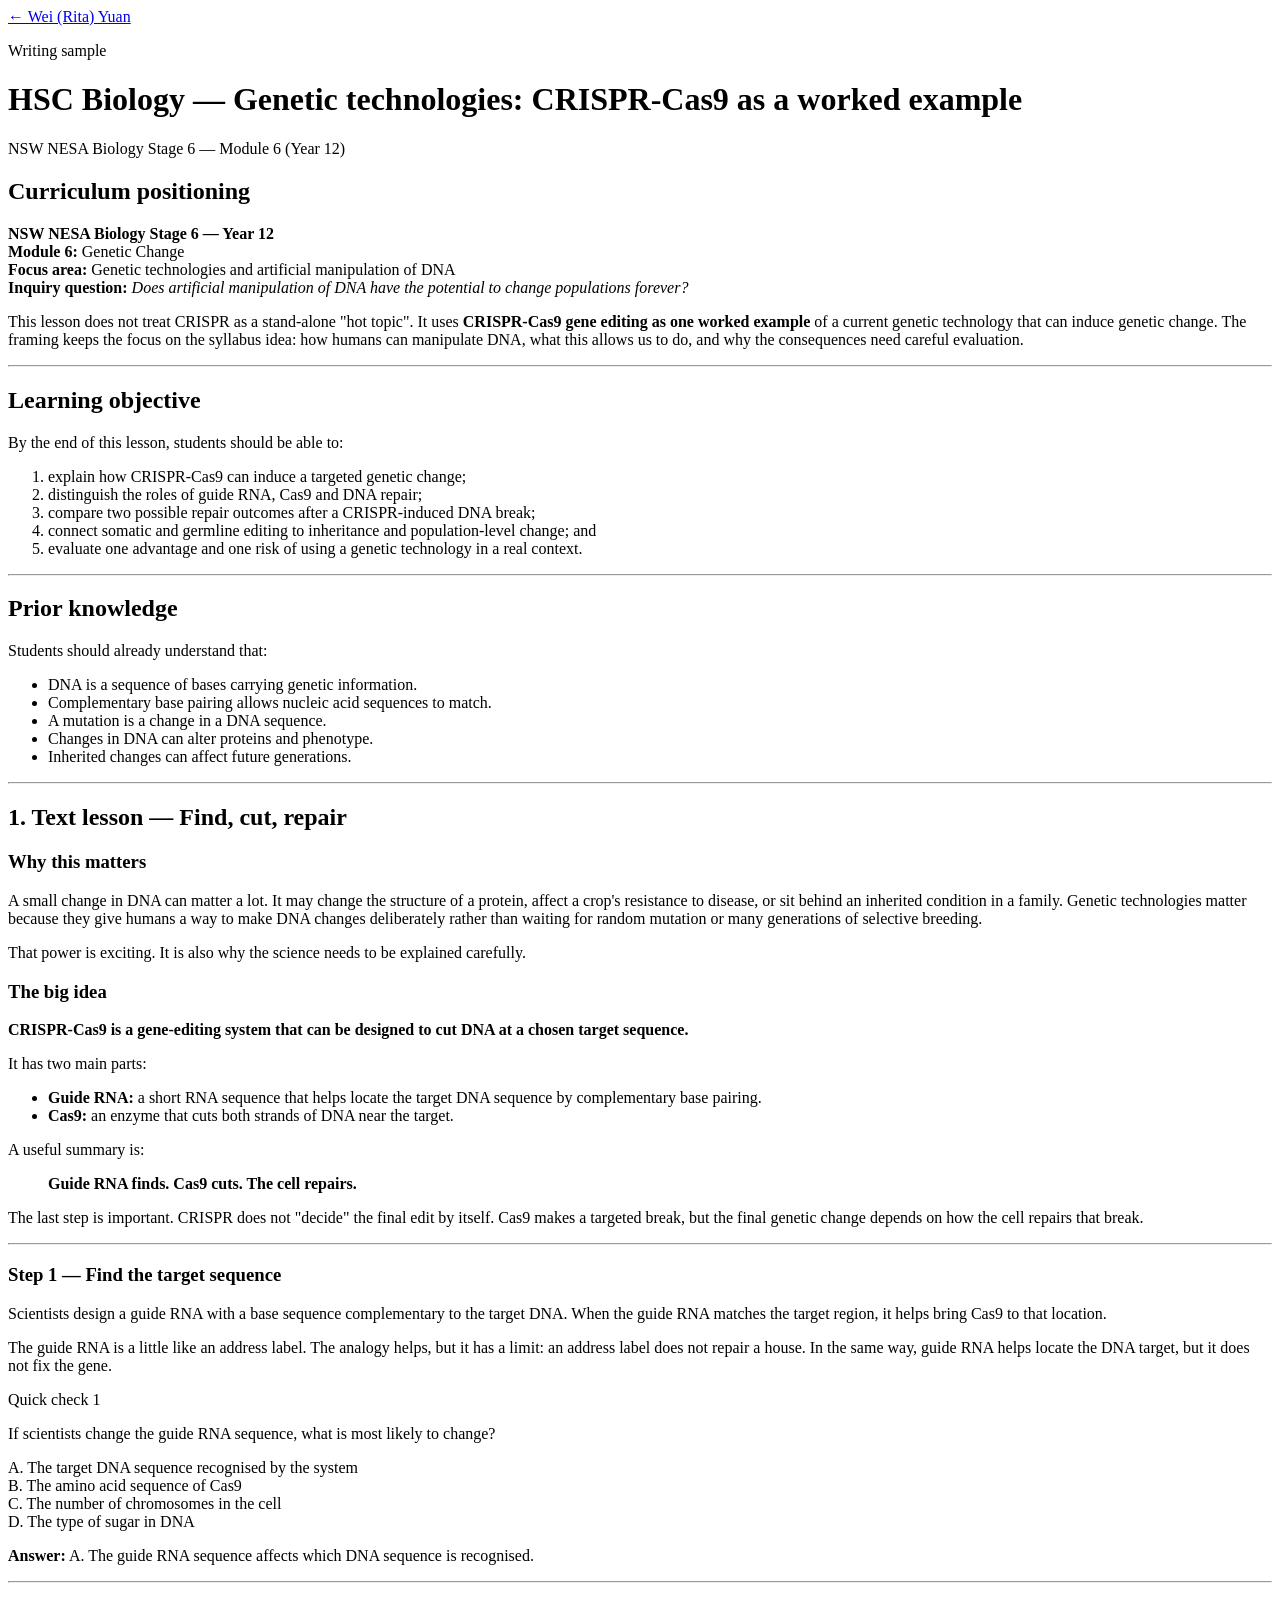
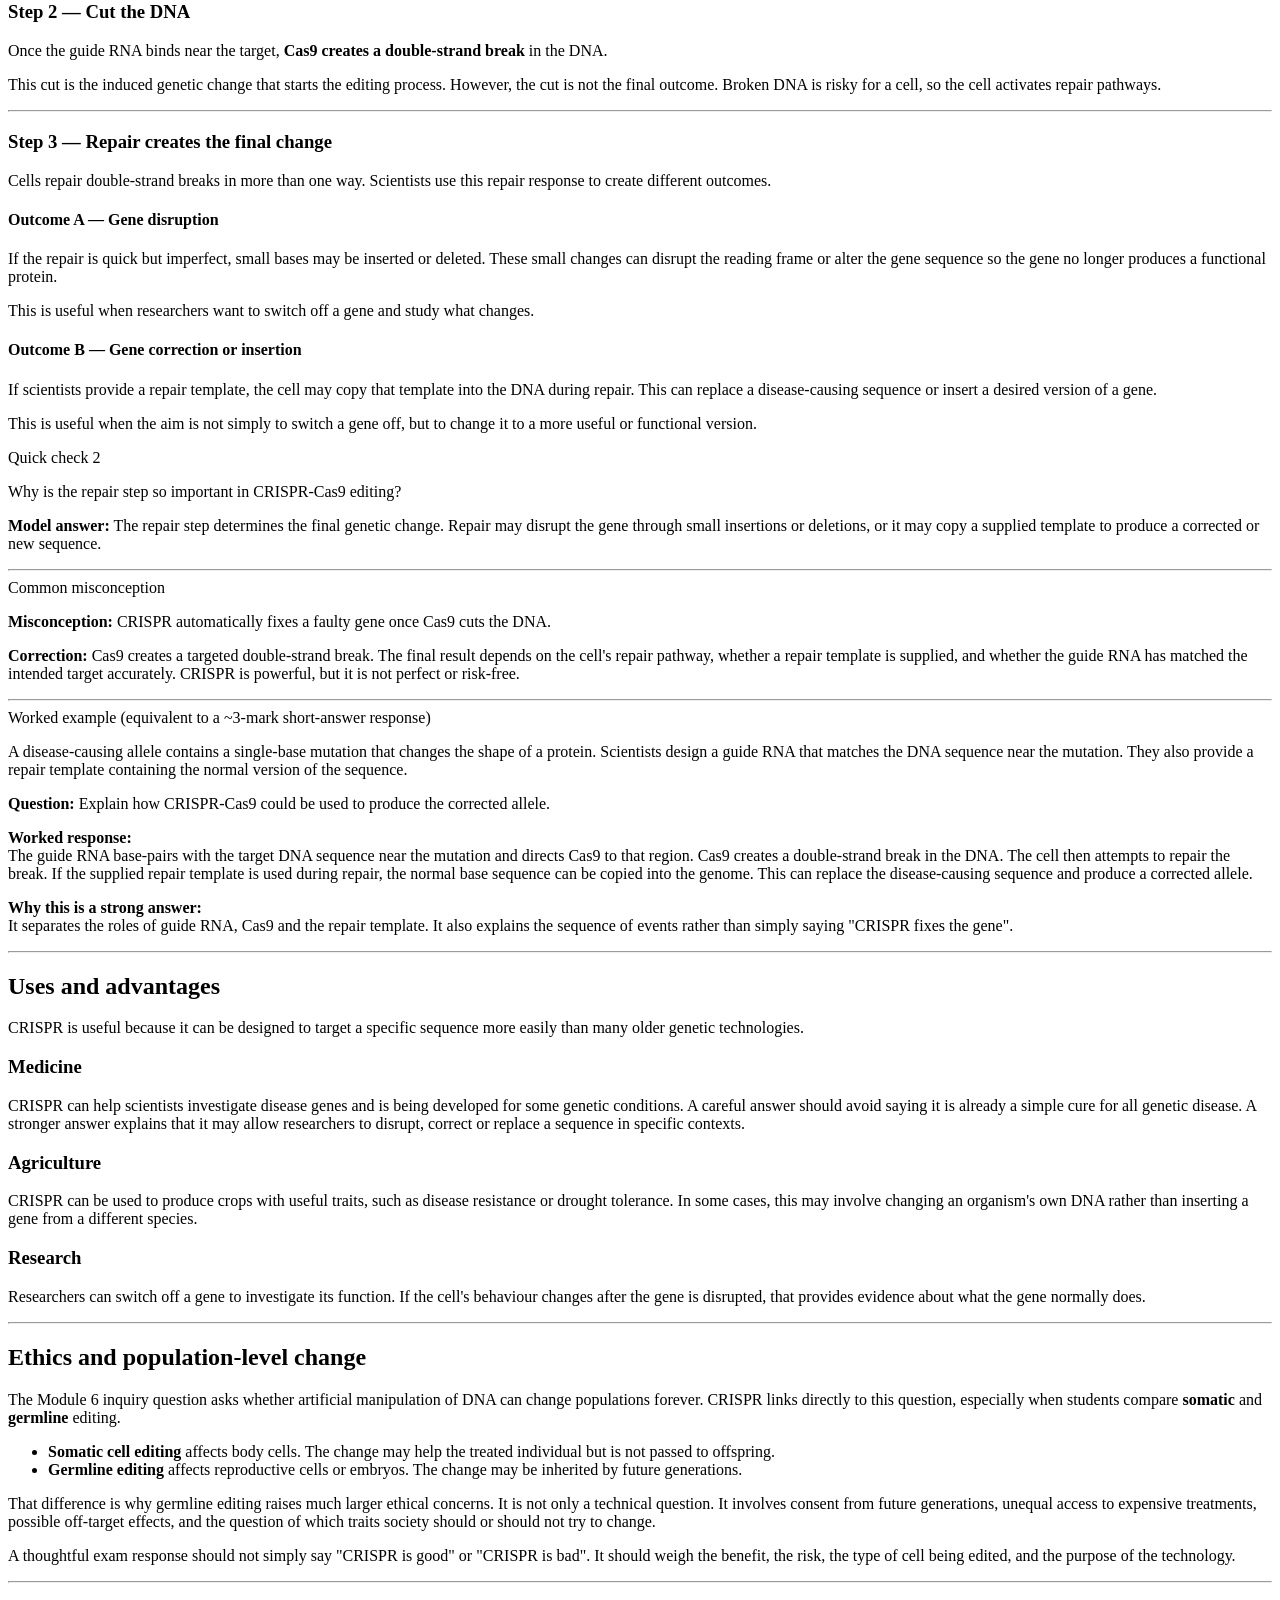
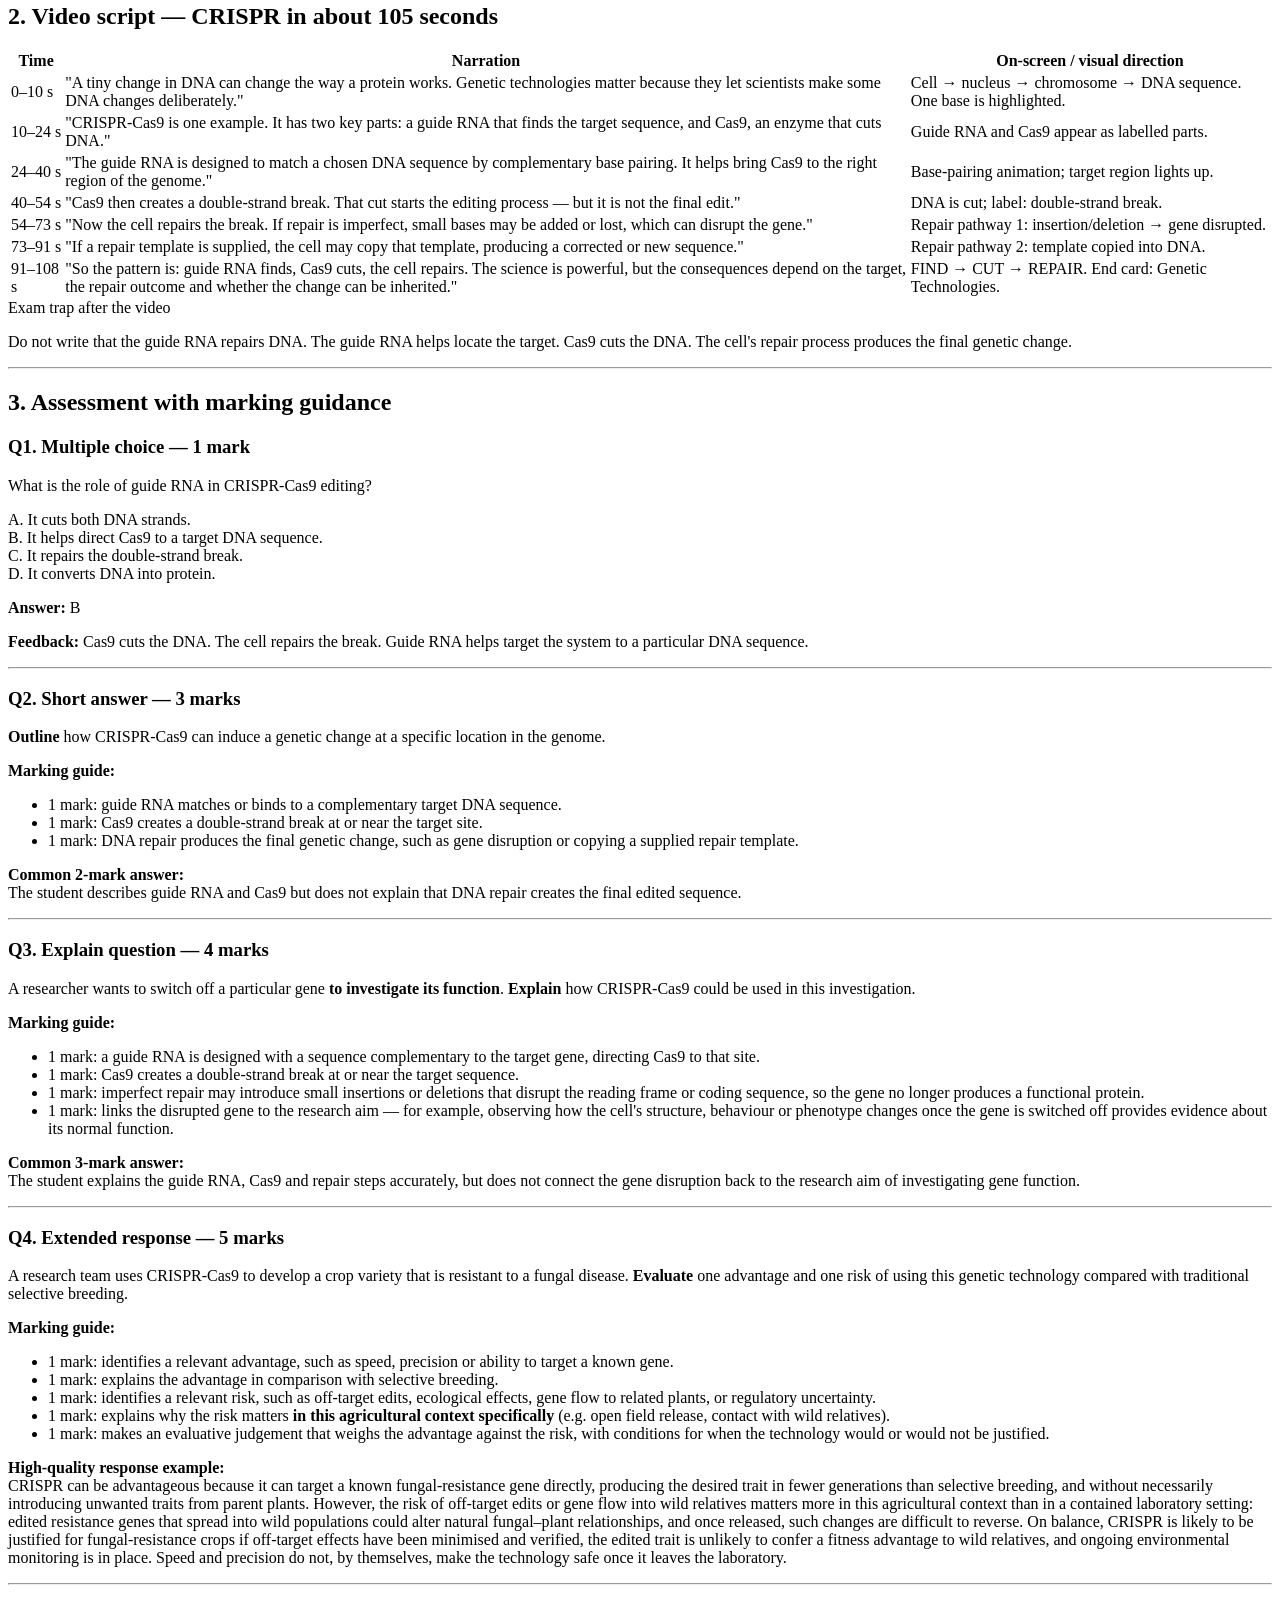
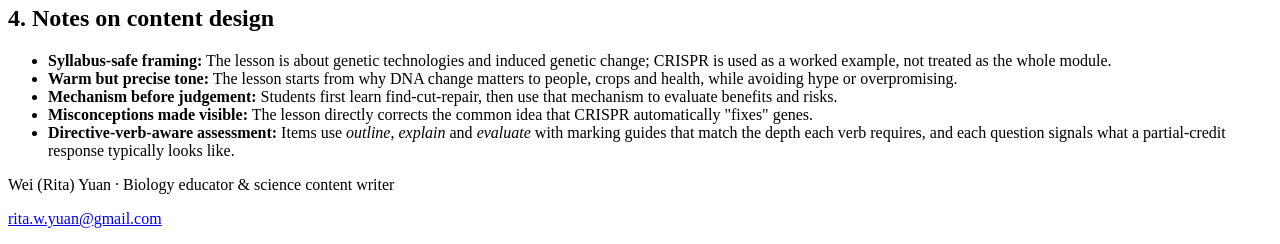
==== hsc.html @ 14ae2bf8 "Add HSC Biology lesson on CRISPR-Cas9 This HTML file contains a comprehensive lesson on CRISPR-Cas9," ====
<!doctype html>
<html lang="en">
<head>
<meta charset="utf-8">
<meta name="viewport" content="width=device-width, initial-scale=1">
<title>HSC Biology — Genetic technologies: CRISPR-Cas9 as a worked example — Wei (Rita) Yuan</title>
<meta name="description" content="Writing sample by Wei (Rita) Yuan — Biology educator and science content writer.">
<link rel="preconnect" href="https://fonts.googleapis.com">
<link rel="preconnect" href="https://fonts.gstatic.com" crossorigin>
<link href="https://fonts.googleapis.com/css2?family=Fraunces:opsz,wght@9..144,300..600&family=Source+Serif+4:opsz,wght@8..60,300..600&family=Inter:wght@400;500;600&display=swap" rel="stylesheet">
<link rel="stylesheet" href="styles.css">
</head>
<body>
<nav class="container nav">
  <a href="index.html" class="back">← Wei (Rita) Yuan</a>
</nav>
<main class="container">
  <header class="sample-header">
    <p class="eyebrow">Writing sample</p>
    <h1>HSC Biology — Genetic technologies: CRISPR-Cas9 as a worked example</h1>
    <p class="subtitle">NSW NESA Biology Stage 6 — Module 6 (Year 12)</p>
  </header>
  <article class="prose">
<h2>Curriculum positioning</h2>
<p><strong>NSW NESA Biology Stage 6 — Year 12</strong><br/>
<strong>Module 6:</strong> Genetic Change<br/>
<strong>Focus area:</strong> Genetic technologies and artificial manipulation of DNA<br/>
<strong>Inquiry question:</strong> <em>Does artificial manipulation of DNA have the potential to change populations forever?</em></p>
<p>This lesson does not treat CRISPR as a stand-alone "hot topic". It uses <strong>CRISPR-Cas9 gene editing as one worked example</strong> of a current genetic technology that can induce genetic change. The framing keeps the focus on the syllabus idea: how humans can manipulate DNA, what this allows us to do, and why the consequences need careful evaluation.</p>
<hr/>
<h2>Learning objective</h2>
<p>By the end of this lesson, students should be able to:</p>
<ol>
<li>explain how CRISPR-Cas9 can induce a targeted genetic change;</li>
<li>distinguish the roles of guide RNA, Cas9 and DNA repair;</li>
<li>compare two possible repair outcomes after a CRISPR-induced DNA break;</li>
<li>connect somatic and germline editing to inheritance and population-level change; and</li>
<li>evaluate one advantage and one risk of using a genetic technology in a real context.</li>
</ol>
<hr/>
<h2>Prior knowledge</h2>
<p>Students should already understand that:</p>
<ul>
<li>DNA is a sequence of bases carrying genetic information.</li>
<li>Complementary base pairing allows nucleic acid sequences to match.</li>
<li>A mutation is a change in a DNA sequence.</li>
<li>Changes in DNA can alter proteins and phenotype.</li>
<li>Inherited changes can affect future generations.</li>
</ul>
<hr/>
<h2>1. Text lesson — Find, cut, repair</h2>
<h3>Why this matters</h3>
<p>A small change in DNA can matter a lot. It may change the structure of a protein, affect a crop's resistance to disease, or sit behind an inherited condition in a family. Genetic technologies matter because they give humans a way to make DNA changes deliberately rather than waiting for random mutation or many generations of selective breeding.</p>
<p>That power is exciting. It is also why the science needs to be explained carefully.</p>
<h3>The big idea</h3>
<p><strong>CRISPR-Cas9 is a gene-editing system that can be designed to cut DNA at a chosen target sequence.</strong></p>
<p>It has two main parts:</p>
<ul>
<li><strong>Guide RNA:</strong> a short RNA sequence that helps locate the target DNA sequence by complementary base pairing.</li>
<li><strong>Cas9:</strong> an enzyme that cuts both strands of DNA near the target.</li>
</ul>
<p>A useful summary is:</p>
<blockquote>
<p><strong>Guide RNA finds. Cas9 cuts. The cell repairs.</strong></p>
</blockquote>
<p>The last step is important. CRISPR does not "decide" the final edit by itself. Cas9 makes a targeted break, but the final genetic change depends on how the cell repairs that break.</p>
<hr/>
<h3>Step 1 — Find the target sequence</h3>
<p>Scientists design a guide RNA with a base sequence complementary to the target DNA. When the guide RNA matches the target region, it helps bring Cas9 to that location.</p>
<p>The guide RNA is a little like an address label. The analogy helps, but it has a limit: an address label does not repair a house. In the same way, guide RNA helps locate the DNA target, but it does not fix the gene.</p>
<div class="callout quick-check"><span class="label">Quick check 1</span><p>
If scientists change the guide RNA sequence, what is most likely to change?</p><p>A. The target DNA sequence recognised by the system<br/>
B. The amino acid sequence of Cas9<br/>
C. The number of chromosomes in the cell<br/>
D. The type of sugar in DNA</p><p><strong>Answer:</strong> A. The guide RNA sequence affects which DNA sequence is recognised.</p></div>


<hr/>
<h3>Step 2 — Cut the DNA</h3>
<p>Once the guide RNA binds near the target, <strong>Cas9 creates a double-strand break</strong> in the DNA.</p>
<p>This cut is the induced genetic change that starts the editing process. However, the cut is not the final outcome. Broken DNA is risky for a cell, so the cell activates repair pathways.</p>
<hr/>
<h3>Step 3 — Repair creates the final change</h3>
<p>Cells repair double-strand breaks in more than one way. Scientists use this repair response to create different outcomes.</p>
<h4>Outcome A — Gene disruption</h4>
<p>If the repair is quick but imperfect, small bases may be inserted or deleted. These small changes can disrupt the reading frame or alter the gene sequence so the gene no longer produces a functional protein.</p>
<p>This is useful when researchers want to switch off a gene and study what changes.</p>
<h4>Outcome B — Gene correction or insertion</h4>
<p>If scientists provide a repair template, the cell may copy that template into the DNA during repair. This can replace a disease-causing sequence or insert a desired version of a gene.</p>
<p>This is useful when the aim is not simply to switch a gene off, but to change it to a more useful or functional version.</p>
<div class="callout quick-check"><span class="label">Quick check 2</span><p>
Why is the repair step so important in CRISPR-Cas9 editing?</p><p><strong>Model answer:</strong> The repair step determines the final genetic change. Repair may disrupt the gene through small insertions or deletions, or it may copy a supplied template to produce a corrected or new sequence.</p></div>

<hr/>

<div class="callout misconception"><span class="label">Common misconception</span><p><strong>Misconception:</strong> CRISPR automatically fixes a faulty gene once Cas9 cuts the DNA.</p><p><strong>Correction:</strong> Cas9 creates a targeted double-strand break. The final result depends on the cell's repair pathway, whether a repair template is supplied, and whether the guide RNA has matched the intended target accurately. CRISPR is powerful, but it is not perfect or risk-free.</p></div>

<hr/>

<div class="callout worked"><span class="label">Worked example (equivalent to a ~3-mark short-answer response)</span><p>A disease-causing allele contains a single-base mutation that changes the shape of a protein. Scientists design a guide RNA that matches the DNA sequence near the mutation. They also provide a repair template containing the normal version of the sequence.</p><p><strong>Question:</strong> Explain how CRISPR-Cas9 could be used to produce the corrected allele.</p><p><strong>Worked response:</strong><br/>
The guide RNA base-pairs with the target DNA sequence near the mutation and directs Cas9 to that region. Cas9 creates a double-strand break in the DNA. The cell then attempts to repair the break. If the supplied repair template is used during repair, the normal base sequence can be copied into the genome. This can replace the disease-causing sequence and produce a corrected allele.</p><p><strong>Why this is a strong answer:</strong><br/>
It separates the roles of guide RNA, Cas9 and the repair template. It also explains the sequence of events rather than simply saying "CRISPR fixes the gene".</p></div>



<hr/>
<h2>Uses and advantages</h2>
<p>CRISPR is useful because it can be designed to target a specific sequence more easily than many older genetic technologies.</p>
<h3>Medicine</h3>
<p>CRISPR can help scientists investigate disease genes and is being developed for some genetic conditions. A careful answer should avoid saying it is already a simple cure for all genetic disease. A stronger answer explains that it may allow researchers to disrupt, correct or replace a sequence in specific contexts.</p>
<h3>Agriculture</h3>
<p>CRISPR can be used to produce crops with useful traits, such as disease resistance or drought tolerance. In some cases, this may involve changing an organism's own DNA rather than inserting a gene from a different species.</p>
<h3>Research</h3>
<p>Researchers can switch off a gene to investigate its function. If the cell's behaviour changes after the gene is disrupted, that provides evidence about what the gene normally does.</p>
<hr/>
<h2>Ethics and population-level change</h2>
<p>The Module 6 inquiry question asks whether artificial manipulation of DNA can change populations forever. CRISPR links directly to this question, especially when students compare <strong>somatic</strong> and <strong>germline</strong> editing.</p>
<ul>
<li><strong>Somatic cell editing</strong> affects body cells. The change may help the treated individual but is not passed to offspring.</li>
<li><strong>Germline editing</strong> affects reproductive cells or embryos. The change may be inherited by future generations.</li>
</ul>
<p>That difference is why germline editing raises much larger ethical concerns. It is not only a technical question. It involves consent from future generations, unequal access to expensive treatments, possible off-target effects, and the question of which traits society should or should not try to change.</p>
<p>A thoughtful exam response should not simply say "CRISPR is good" or "CRISPR is bad". It should weigh the benefit, the risk, the type of cell being edited, and the purpose of the technology.</p>
<hr/>
<h2>2. Video script — CRISPR in about 105 seconds</h2>
<table class="script-table">
<thead>
<tr>
<th>Time</th>
<th>Narration</th>
<th>On-screen / visual direction</th>
</tr>
</thead>
<tbody>
<tr>
<td>0–10 s</td>
<td>"A tiny change in DNA can change the way a protein works. Genetic technologies matter because they let scientists make some DNA changes deliberately."</td>
<td>Cell → nucleus → chromosome → DNA sequence. One base is highlighted.</td>
</tr>
<tr>
<td>10–24 s</td>
<td>"CRISPR-Cas9 is one example. It has two key parts: a guide RNA that finds the target sequence, and Cas9, an enzyme that cuts DNA."</td>
<td>Guide RNA and Cas9 appear as labelled parts.</td>
</tr>
<tr>
<td>24–40 s</td>
<td>"The guide RNA is designed to match a chosen DNA sequence by complementary base pairing. It helps bring Cas9 to the right region of the genome."</td>
<td>Base-pairing animation; target region lights up.</td>
</tr>
<tr>
<td>40–54 s</td>
<td>"Cas9 then creates a double-strand break. That cut starts the editing process — but it is not the final edit."</td>
<td>DNA is cut; label: double-strand break.</td>
</tr>
<tr>
<td>54–73 s</td>
<td>"Now the cell repairs the break. If repair is imperfect, small bases may be added or lost, which can disrupt the gene."</td>
<td>Repair pathway 1: insertion/deletion → gene disrupted.</td>
</tr>
<tr>
<td>73–91 s</td>
<td>"If a repair template is supplied, the cell may copy that template, producing a corrected or new sequence."</td>
<td>Repair pathway 2: template copied into DNA.</td>
</tr>
<tr>
<td>91–108 s</td>
<td>"So the pattern is: guide RNA finds, Cas9 cuts, the cell repairs. The science is powerful, but the consequences depend on the target, the repair outcome and whether the change can be inherited."</td>
<td>FIND → CUT → REPAIR. End card: Genetic Technologies.</td>
</tr>
</tbody>
</table>

<div class="callout exam-trap"><span class="label">Exam trap after the video</span><p>Do not write that the guide RNA repairs DNA. The guide RNA helps locate the target. Cas9 cuts the DNA. The cell's repair process produces the final genetic change.</p></div>
<hr/>
<h2>3. Assessment with marking guidance</h2>
<h3>Q1. Multiple choice — 1 mark</h3>
<p>What is the role of guide RNA in CRISPR-Cas9 editing?</p>
<p>A. It cuts both DNA strands.<br/>
B. It helps direct Cas9 to a target DNA sequence.<br/>
C. It repairs the double-strand break.<br/>
D. It converts DNA into protein.</p>
<p><strong>Answer:</strong> B</p>
<p><strong>Feedback:</strong> Cas9 cuts the DNA. The cell repairs the break. Guide RNA helps target the system to a particular DNA sequence.</p>
<hr/>
<h3>Q2. Short answer — 3 marks</h3>
<p><strong>Outline</strong> how CRISPR-Cas9 can induce a genetic change at a specific location in the genome.</p>
<p><strong>Marking guide:</strong></p>
<ul>
<li>1 mark: guide RNA matches or binds to a complementary target DNA sequence.</li>
<li>1 mark: Cas9 creates a double-strand break at or near the target site.</li>
<li>1 mark: DNA repair produces the final genetic change, such as gene disruption or copying a supplied repair template.</li>
</ul>
<p><strong>Common 2-mark answer:</strong><br/>
The student describes guide RNA and Cas9 but does not explain that DNA repair creates the final edited sequence.</p>
<hr/>
<h3>Q3. Explain question — 4 marks</h3>
<p>A researcher wants to switch off a particular gene <strong>to investigate its function</strong>. <strong>Explain</strong> how CRISPR-Cas9 could be used in this investigation.</p>
<p><strong>Marking guide:</strong></p>
<ul>
<li>1 mark: a guide RNA is designed with a sequence complementary to the target gene, directing Cas9 to that site.</li>
<li>1 mark: Cas9 creates a double-strand break at or near the target sequence.</li>
<li>1 mark: imperfect repair may introduce small insertions or deletions that disrupt the reading frame or coding sequence, so the gene no longer produces a functional protein.</li>
<li>1 mark: links the disrupted gene to the research aim — for example, observing how the cell's structure, behaviour or phenotype changes once the gene is switched off provides evidence about its normal function.</li>
</ul>
<p><strong>Common 3-mark answer:</strong><br/>
The student explains the guide RNA, Cas9 and repair steps accurately, but does not connect the gene disruption back to the research aim of investigating gene function.</p>
<hr/>
<h3>Q4. Extended response — 5 marks</h3>
<p>A research team uses CRISPR-Cas9 to develop a crop variety that is resistant to a fungal disease. <strong>Evaluate</strong> one advantage and one risk of using this genetic technology compared with traditional selective breeding.</p>
<p><strong>Marking guide:</strong></p>
<ul>
<li>1 mark: identifies a relevant advantage, such as speed, precision or ability to target a known gene.</li>
<li>1 mark: explains the advantage in comparison with selective breeding.</li>
<li>1 mark: identifies a relevant risk, such as off-target edits, ecological effects, gene flow to related plants, or regulatory uncertainty.</li>
<li>1 mark: explains why the risk matters <strong>in this agricultural context specifically</strong> (e.g. open field release, contact with wild relatives).</li>
<li>1 mark: makes an evaluative judgement that weighs the advantage against the risk, with conditions for when the technology would or would not be justified.</li>
</ul>
<p><strong>High-quality response example:</strong><br/>
CRISPR can be advantageous because it can target a known fungal-resistance gene directly, producing the desired trait in fewer generations than selective breeding, and without necessarily introducing unwanted traits from parent plants. However, the risk of off-target edits or gene flow into wild relatives matters more in this agricultural context than in a contained laboratory setting: edited resistance genes that spread into wild populations could alter natural fungal–plant relationships, and once released, such changes are difficult to reverse. On balance, CRISPR is likely to be justified for fungal-resistance crops if off-target effects have been minimised and verified, the edited trait is unlikely to confer a fitness advantage to wild relatives, and ongoing environmental monitoring is in place. Speed and precision do not, by themselves, make the technology safe once it leaves the laboratory.</p>
<hr/>
<h2>4. Notes on content design</h2>
<ul>
<li><strong>Syllabus-safe framing:</strong> The lesson is about genetic technologies and induced genetic change; CRISPR is used as a worked example, not treated as the whole module.</li>
<li><strong>Warm but precise tone:</strong> The lesson starts from why DNA change matters to people, crops and health, while avoiding hype or overpromising.</li>
<li><strong>Mechanism before judgement:</strong> Students first learn find-cut-repair, then use that mechanism to evaluate benefits and risks.</li>
<li><strong>Misconceptions made visible:</strong> The lesson directly corrects the common idea that CRISPR automatically "fixes" genes.</li>
<li><strong>Directive-verb-aware assessment:</strong> Items use <em>outline</em>, <em>explain</em> and <em>evaluate</em> with marking guides that match the depth each verb requires, and each question signals what a partial-credit response typically looks like.</li>
</ul>
  </article>
</main>
<footer class="container footer">
  <p>Wei (Rita) Yuan · Biology educator &amp; science content writer</p>
  <p><a href="mailto:rita.w.yuan@gmail.com">rita.w.yuan@gmail.com</a></p>
</footer>
</body>
</html>
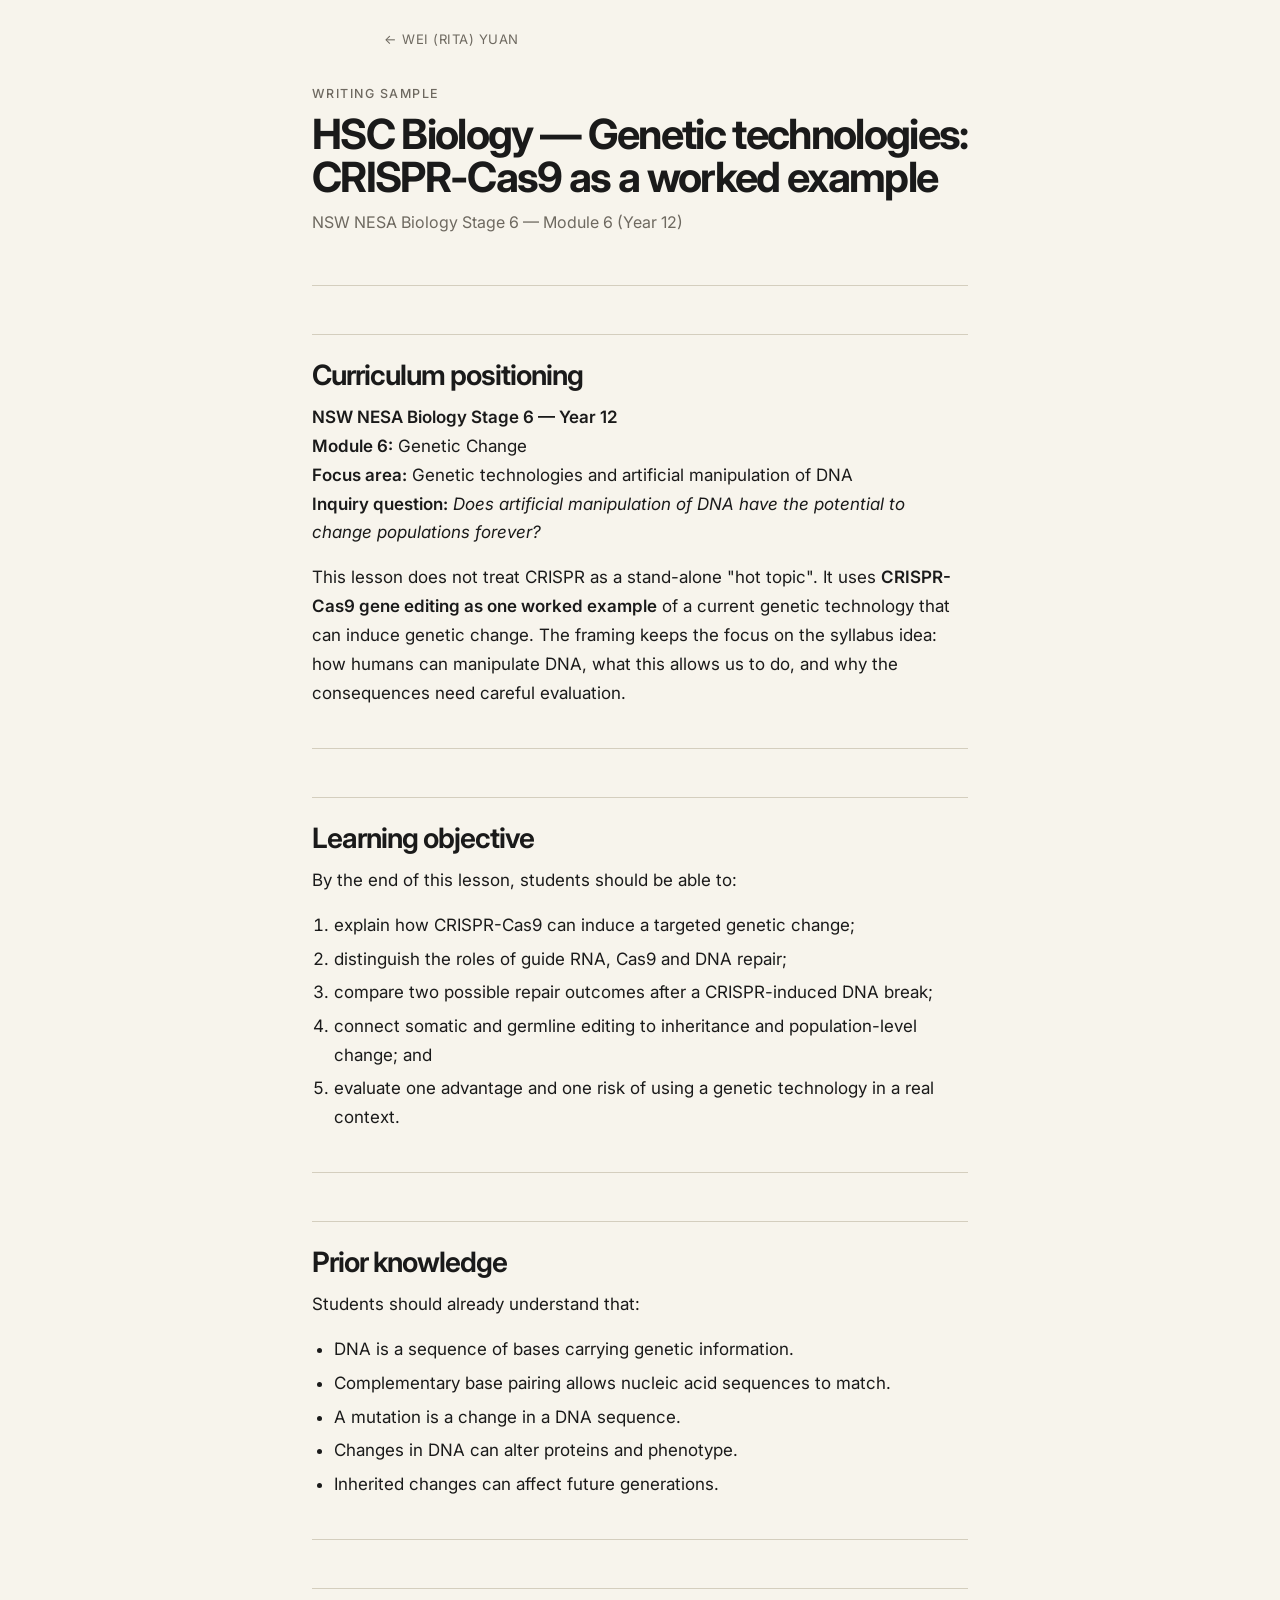
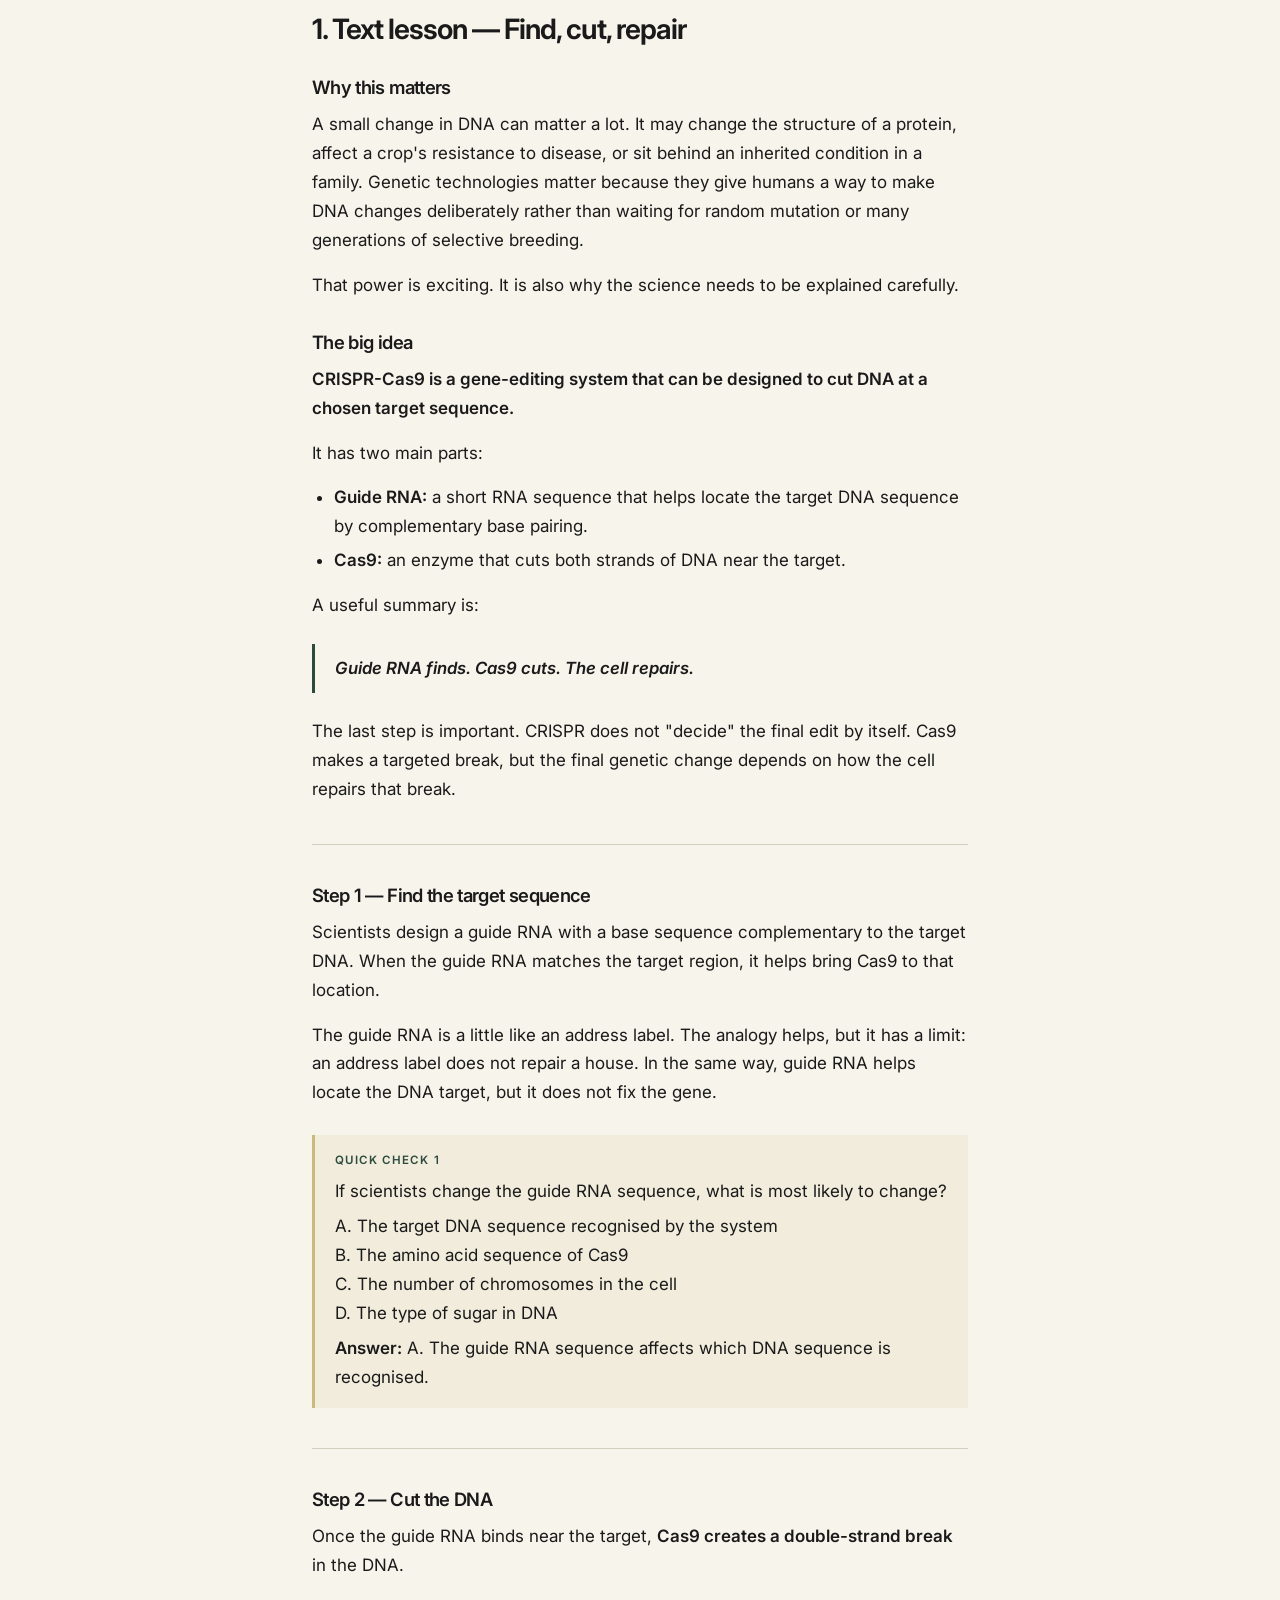
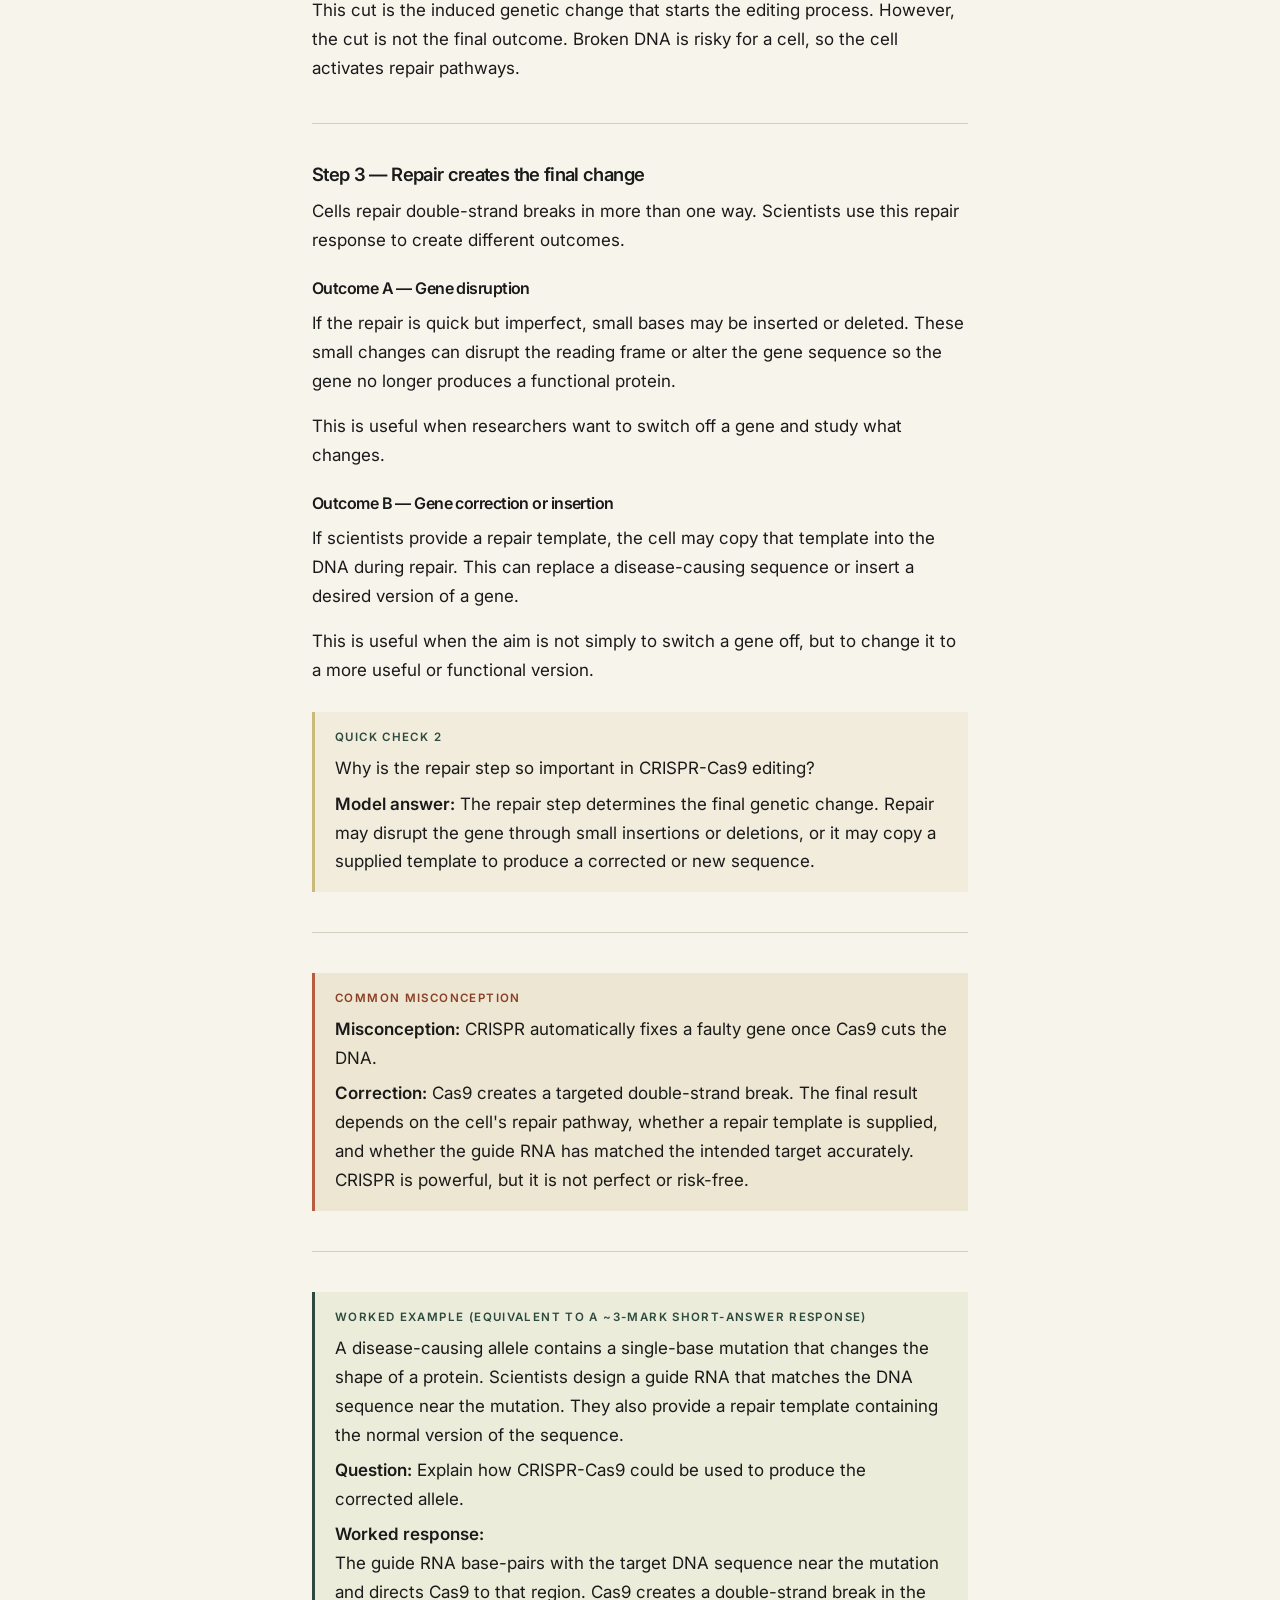
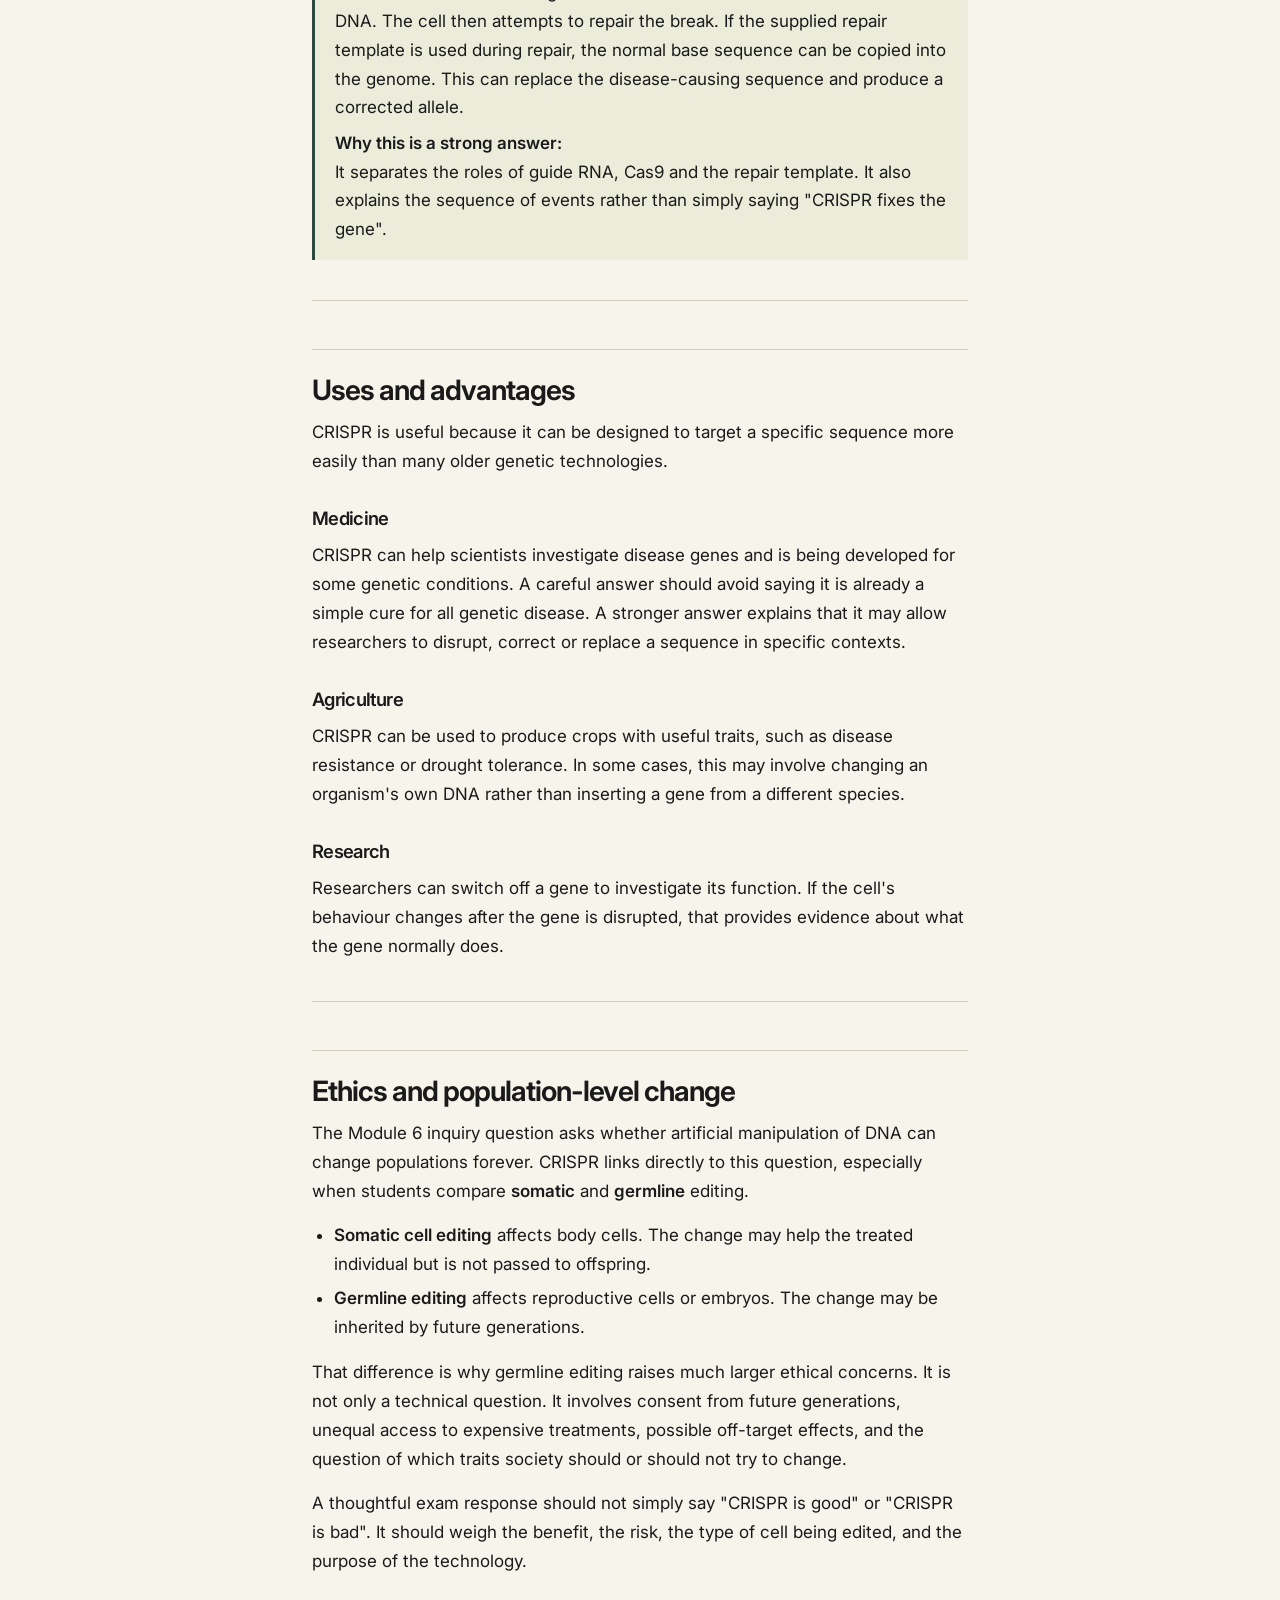
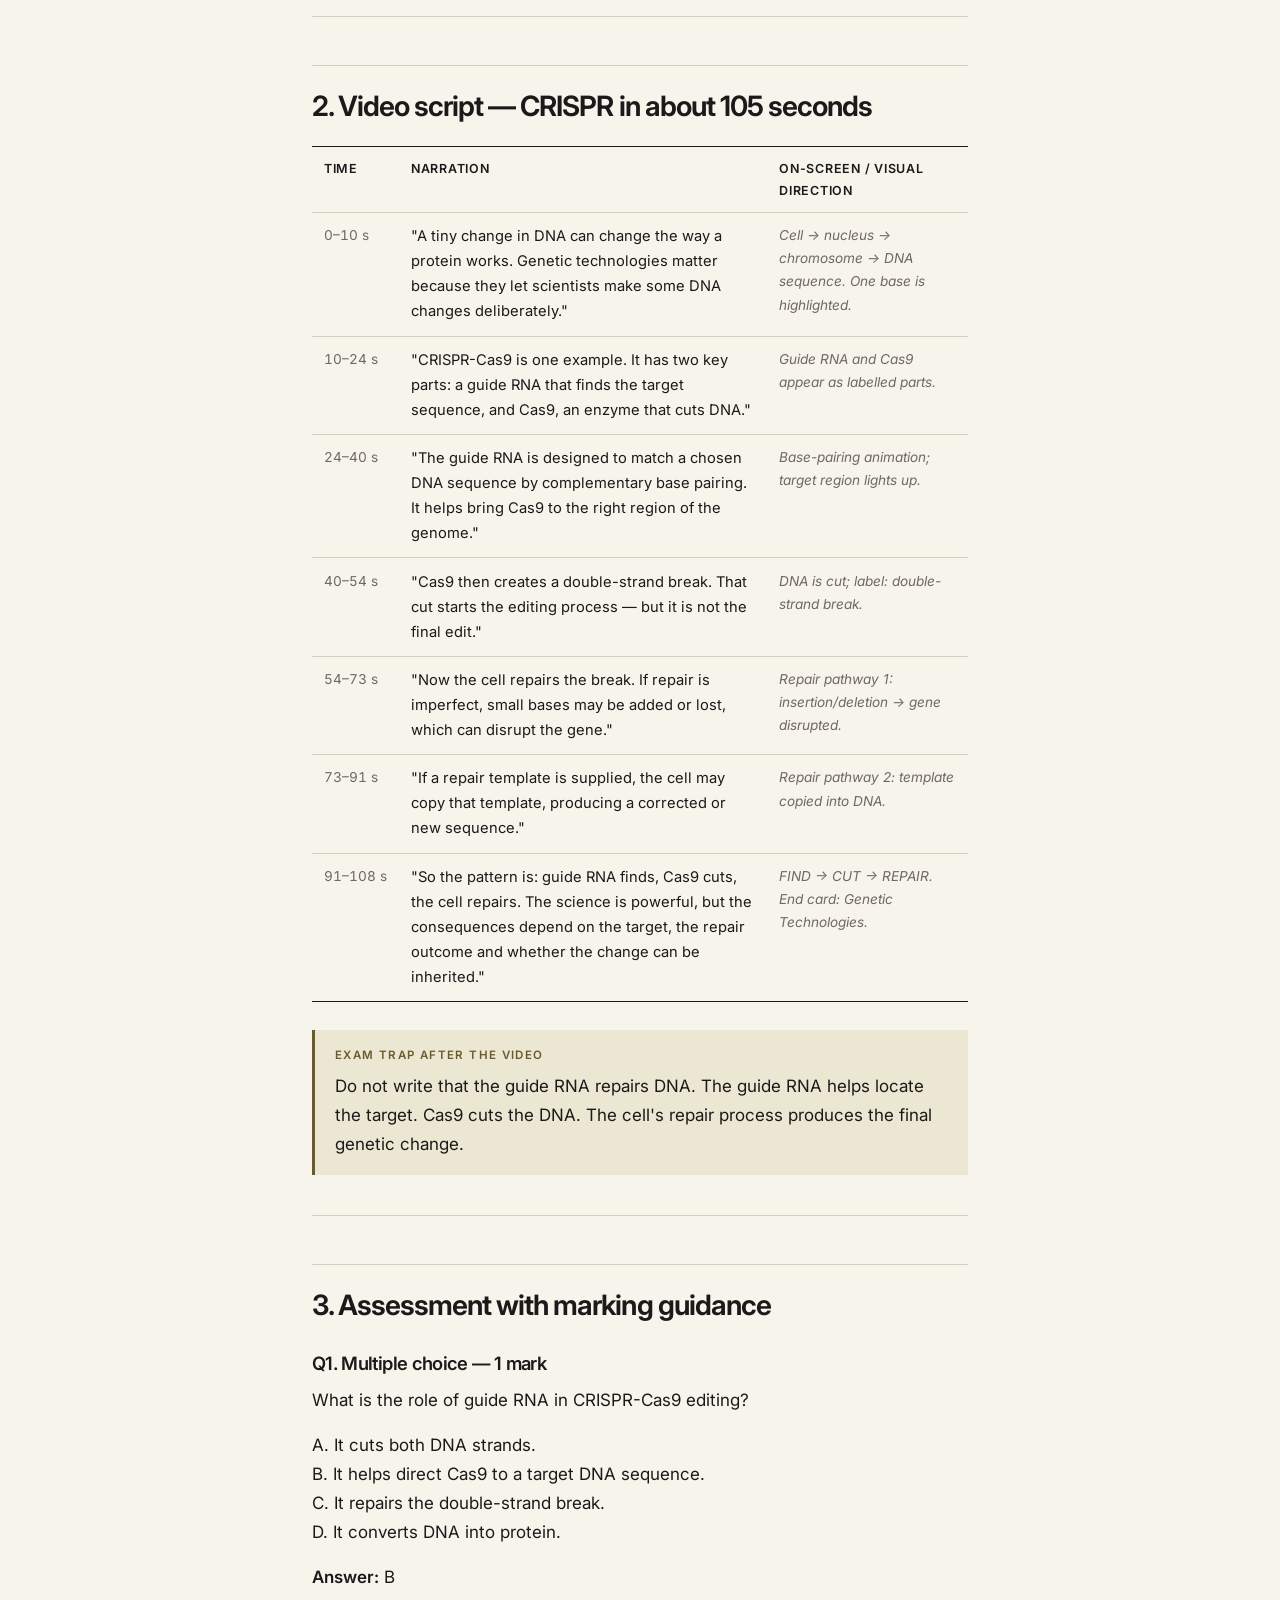
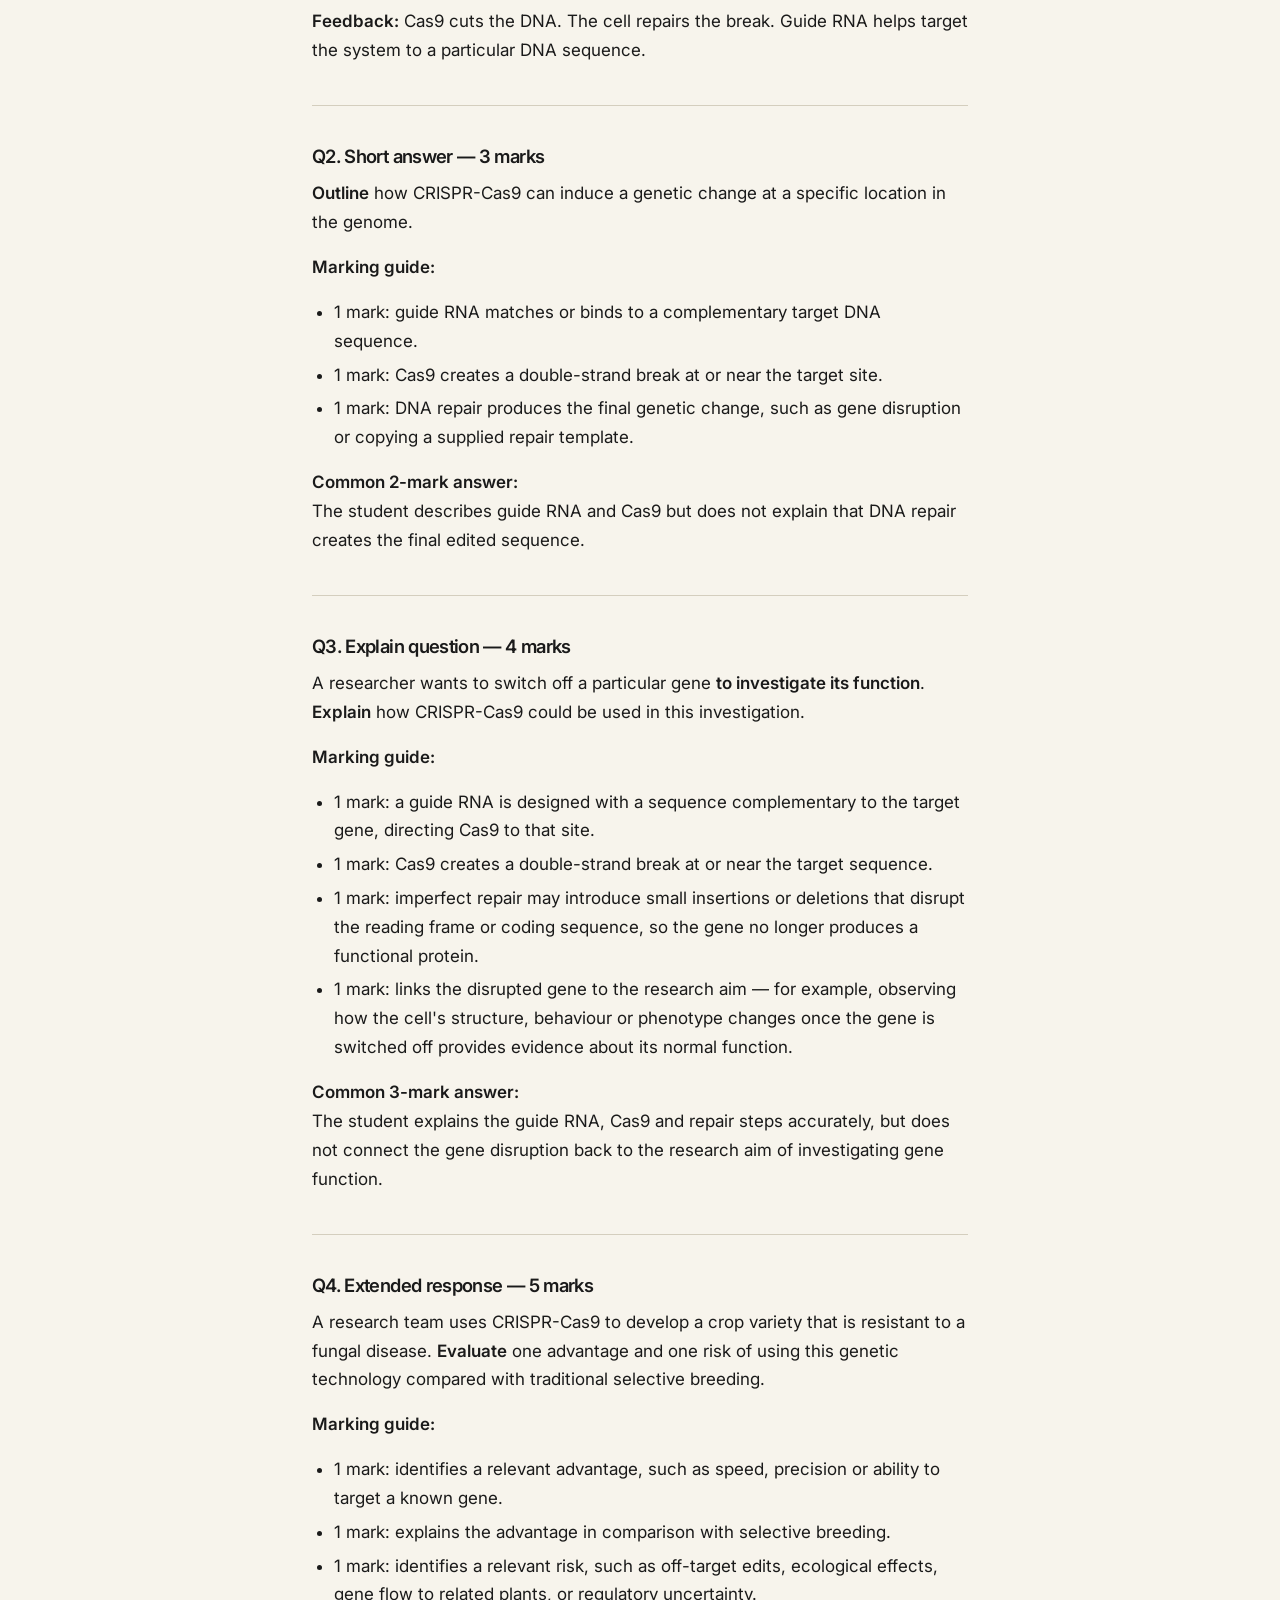
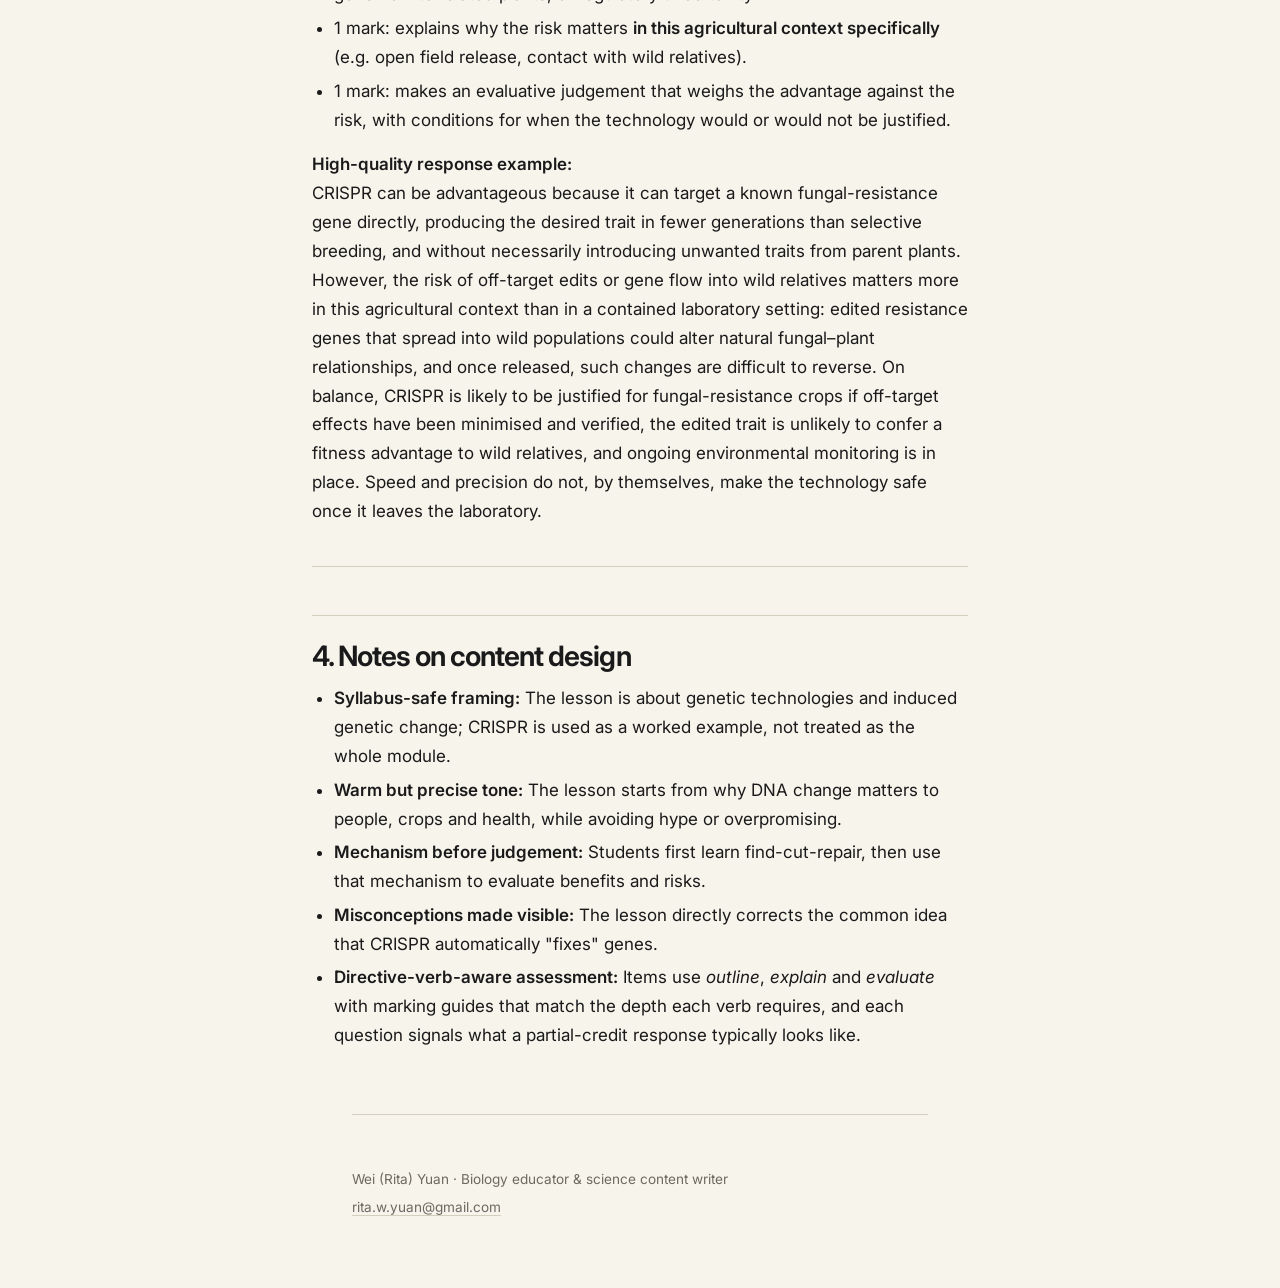
==== commit 19da1577: "Update font link to use Inter font family" ====
--- a/hsc.html
+++ b/hsc.html
@@ -7,7 +7,7 @@
 <meta name="description" content="Writing sample by Wei (Rita) Yuan — Biology educator and science content writer.">
 <link rel="preconnect" href="https://fonts.googleapis.com">
 <link rel="preconnect" href="https://fonts.gstatic.com" crossorigin>
-<link href="https://fonts.googleapis.com/css2?family=Fraunces:opsz,wght@9..144,300..600&family=Source+Serif+4:opsz,wght@8..60,300..600&family=Inter:wght@400;500;600&display=swap" rel="stylesheet">
+<link href="https://fonts.googleapis.com/css2?family=Inter:wght@400;500;600;700&display=swap" rel="stylesheet">
 <link rel="stylesheet" href="styles.css">
 </head>
 <body>
--- a/styles.css
+++ b/styles.css
@@ -0,0 +1,361 @@
+/* ---------- tokens ---------- */
+:root {
+  --bg: #F7F4EC;
+  --ink: #1A1A1A;
+  --ink-muted: #6E6960;
+  --accent: #2C4A3E;
+  --accent-soft: #EFE9D5;
+  --rule: #D4CEBE;
+  --callout-bg: #F1ECDC;
+  --callout-rule: #C9B97A;
+  --misc-bg: #EDE6D2;
+
+  --sans: 'Inter', system-ui, -apple-system, BlinkMacSystemFont, 'Segoe UI', sans-serif;
+
+  --measure: 64ch;
+  --gap: 1.25rem;
+}
+
+/* ---------- reset / base ---------- */
+*, *::before, *::after { box-sizing: border-box; }
+html { -webkit-text-size-adjust: 100%; }
+body {
+  margin: 0;
+  background: var(--bg);
+  color: var(--ink);
+  font-family: var(--sans);
+  font-size: 17px;
+  line-height: 1.7;
+  font-weight: 400;
+  -webkit-font-smoothing: antialiased;
+  font-feature-settings: 'kern', 'liga';
+}
+
+/* ---------- layout ---------- */
+.container {
+  max-width: var(--measure);
+  margin: 0 auto;
+  padding: 0 1.5rem;
+}
+.wide { max-width: 80ch; }
+
+/* ---------- nav ---------- */
+.nav {
+  padding: 1.5rem 0 0;
+  font-family: var(--sans);
+  font-size: 0.82rem;
+  letter-spacing: 0.04em;
+  color: var(--ink-muted);
+  text-transform: uppercase;
+}
+.nav a { color: var(--ink-muted); text-decoration: none; border-bottom: 1px solid transparent; }
+.nav a:hover { color: var(--ink); border-bottom-color: var(--ink); }
+.nav .name { color: var(--ink); }
+.nav .back { display: inline-block; margin-top: 0.25rem; }
+
+/* ---------- type ---------- */
+h1, h2, h3, h4 {
+  font-family: var(--sans);
+  font-weight: 700;
+  color: var(--ink);
+  margin: 2.25rem 0 0.75rem;
+  line-height: 1.15;
+  letter-spacing: -0.035em;
+}
+h1 {
+  font-size: clamp(2rem, 5vw, 3.2rem);
+  font-weight: 700;
+  letter-spacing: -0.04em;
+  line-height: 1.05;
+  margin: 0 0 0.5rem;
+}
+h2 {
+  font-size: clamp(1.4rem, 2.6vw, 1.75rem);
+  font-weight: 650;
+  margin-top: 3rem;
+  padding-top: 1.5rem;
+  border-top: 1px solid var(--rule);
+}
+h3 {
+  font-size: 1.15rem;
+  font-weight: 600;
+  margin-top: 2rem;
+}
+h4 {
+  font-size: 1rem;
+  font-weight: 600;
+  margin-top: 1.5rem;
+}
+p { margin: 0 0 1rem; }
+strong { font-weight: 600; color: var(--ink); }
+em { font-style: italic; }
+
+/* ---------- eyebrow / labels ---------- */
+.eyebrow {
+  font-family: var(--sans);
+  font-size: 0.78rem;
+  letter-spacing: 0.12em;
+  text-transform: uppercase;
+  color: var(--ink-muted);
+  margin: 0 0 0.5rem;
+  font-weight: 500;
+}
+
+/* ---------- landing: hero ---------- */
+.hero {
+  padding: 4.5rem 0 2.5rem;
+}
+.author-name {
+  font-size: clamp(1.1rem, 2vw, 1.35rem);
+  font-weight: 600;
+  color: var(--ink);
+  margin: 0 0 0.15rem;
+  letter-spacing: -0.01em;
+}
+.author-role {
+  font-size: 1rem;
+  color: var(--ink-muted);
+  margin: 0 0 2rem;
+  font-weight: 400;
+}
+.hero h1 {
+  margin: 0 0 0.4rem;
+}
+.tagline {
+  font-size: 1.1rem;
+  color: var(--ink-muted);
+  margin: 0 0 1.75rem;
+  font-weight: 400;
+}
+.lede {
+  font-size: 1rem;
+  line-height: 1.7;
+  color: var(--ink);
+  max-width: 58ch;
+}
+.lede p { margin-bottom: 1rem; }
+
+/* ---------- landing: sample cards ---------- */
+.samples {
+  padding: 1rem 0 4rem;
+}
+.sample-card {
+  display: block;
+  text-decoration: none;
+  color: var(--ink);
+  padding: 1.75rem 0;
+  border-top: 1px solid var(--rule);
+  transition: padding-left 0.2s ease;
+}
+.sample-card:last-of-type { border-bottom: 1px solid var(--rule); }
+.sample-card:hover { padding-left: 0.5rem; }
+
+.card-title {
+  font-size: 1.35rem;
+  font-weight: 650;
+  letter-spacing: -0.02em;
+  margin: 0 0 0.25rem;
+  color: var(--ink);
+}
+.card-topic {
+  font-size: 1.1rem;
+  font-weight: 400;
+  margin: 0 0 0.5rem;
+  color: var(--ink);
+  line-height: 1.35;
+}
+.card-meta {
+  font-size: 0.82rem;
+  color: var(--ink-muted);
+  margin: 0 0 0.5rem;
+  letter-spacing: 0.02em;
+}
+.card-formats {
+  font-size: 0.9rem;
+  color: var(--ink-muted);
+  font-style: italic;
+  margin: 0 0 0.25rem;
+}
+.sample-card .arrow {
+  display: inline-block;
+  margin-top: 0.75rem;
+  font-family: var(--sans);
+  font-size: 0.85rem;
+  letter-spacing: 0.04em;
+  text-transform: uppercase;
+  color: var(--accent);
+  font-weight: 500;
+}
+.sample-card:hover .arrow { color: var(--ink); }
+
+/* ---------- landing: footer ---------- */
+.about {
+  padding: 2rem 0 5rem;
+  color: var(--ink-muted);
+  font-size: 0.92rem;
+}
+.about a { color: var(--accent); text-decoration: none; border-bottom: 1px solid var(--rule); }
+.about a:hover { border-bottom-color: var(--accent); }
+.about-note {
+  font-size: 0.85rem;
+  color: var(--ink-muted);
+  margin-top: 0.25rem;
+}
+
+/* ---------- sample page typography ---------- */
+.sample-header {
+  padding: 2rem 0 3rem;
+  border-bottom: 1px solid var(--rule);
+  margin-bottom: 2.5rem;
+}
+.sample-header h1 {
+  font-size: clamp(1.8rem, 3.6vw, 2.6rem);
+  margin: 0.4rem 0 0.6rem;
+}
+.sample-header .subtitle {
+  font-size: 1rem;
+  color: var(--ink-muted);
+  margin: 0;
+  font-weight: 400;
+}
+
+.prose ul, .prose ol {
+  margin: 0 0 1rem;
+  padding-left: 1.4rem;
+}
+.prose li { margin: 0.3rem 0; }
+
+.prose blockquote {
+  margin: 1.5rem 0;
+  padding: 0.25rem 0 0.25rem 1.25rem;
+  border-left: 3px solid var(--accent);
+  font-style: italic;
+  font-size: 1.05rem;
+  color: var(--ink);
+  line-height: 1.5;
+}
+.prose blockquote p { margin: 0.5rem 0; }
+
+.prose code {
+  font-family: 'JetBrains Mono', ui-monospace, SFMono-Regular, Menlo, monospace;
+  font-size: 0.9em;
+  background: var(--accent-soft);
+  padding: 0.05em 0.35em;
+  border-radius: 2px;
+}
+
+.prose hr {
+  border: none;
+  border-top: 1px solid var(--rule);
+  margin: 2.5rem 0;
+}
+
+/* ---------- callouts (the signature element) ---------- */
+.callout {
+  margin: 1.75rem 0;
+  padding: 1rem 1.25rem 0.5rem;
+  background: var(--callout-bg);
+  border-left: 3px solid var(--callout-rule);
+  position: relative;
+}
+.callout .label {
+  font-family: var(--sans);
+  font-size: 0.72rem;
+  letter-spacing: 0.12em;
+  text-transform: uppercase;
+  color: var(--accent);
+  font-weight: 600;
+  display: block;
+  margin-bottom: 0.4rem;
+}
+.callout p { margin: 0.4rem 0; }
+.callout p:last-child { margin-bottom: 0.5rem; }
+
+.callout.misconception { background: var(--misc-bg); border-left-color: #B85C3E; }
+.callout.misconception .label { color: #8A3F26; }
+
+.callout.worked { background: #ECECDB; border-left-color: var(--accent); }
+.callout.worked .label { color: var(--accent); }
+
+.callout.exam-trap { background: #ECE7D2; border-left-color: #6B5A2E; }
+.callout.exam-trap .label { color: #6B5A2E; }
+
+/* ---------- tables ---------- */
+.prose table {
+  width: 100%;
+  border-collapse: collapse;
+  margin: 1.5rem 0;
+  font-size: 0.92rem;
+  border-top: 1px solid var(--ink);
+  border-bottom: 1px solid var(--ink);
+}
+.prose th, .prose td {
+  text-align: left;
+  padding: 0.7rem 0.75rem;
+  vertical-align: top;
+  border-bottom: 1px solid var(--rule);
+}
+.prose th {
+  font-family: var(--sans);
+  font-size: 0.78rem;
+  letter-spacing: 0.06em;
+  text-transform: uppercase;
+  font-weight: 600;
+  color: var(--ink);
+  background: transparent;
+}
+.prose tbody tr:last-child td { border-bottom: none; }
+.prose td:first-child {
+  font-family: var(--sans);
+  font-size: 0.85rem;
+  color: var(--ink-muted);
+  white-space: nowrap;
+  font-variant-numeric: tabular-nums;
+  width: 4.5rem;
+}
+
+/* video script table specific */
+.script-table td:nth-child(2) { font-family: var(--sans); }
+.script-table td:nth-child(3) {
+  font-family: var(--sans);
+  font-size: 0.85rem;
+  color: var(--ink-muted);
+  font-style: italic;
+}
+
+/* assessment marking guide table */
+.prose details {
+  margin: 1rem 0;
+}
+
+/* ---------- footer ---------- */
+.footer {
+  padding: 3rem 0 4rem;
+  font-family: var(--sans);
+  font-size: 0.85rem;
+  color: var(--ink-muted);
+  border-top: 1px solid var(--rule);
+  margin-top: 4rem;
+}
+.footer p { margin: 0.3rem 0; }
+.footer a { color: var(--ink-muted); text-decoration: none; border-bottom: 1px solid var(--rule); }
+.footer a:hover { color: var(--ink); border-bottom-color: var(--ink); }
+
+/* ---------- responsive ---------- */
+@media (max-width: 640px) {
+  body { font-size: 16px; }
+  .hero { padding: 3rem 0 2rem; }
+  .prose table { font-size: 0.86rem; }
+  .prose td:first-child { width: auto; }
+  .container { padding: 0 1.25rem; }
+}
+
+@media (prefers-reduced-motion: reduce) {
+  * { transition: none !important; animation: none !important; }
+}
+
+/* ---------- print ---------- */
+@media print {
+  body { background: white; color: black; }
+  .nav, .footer { display: none; }
+}
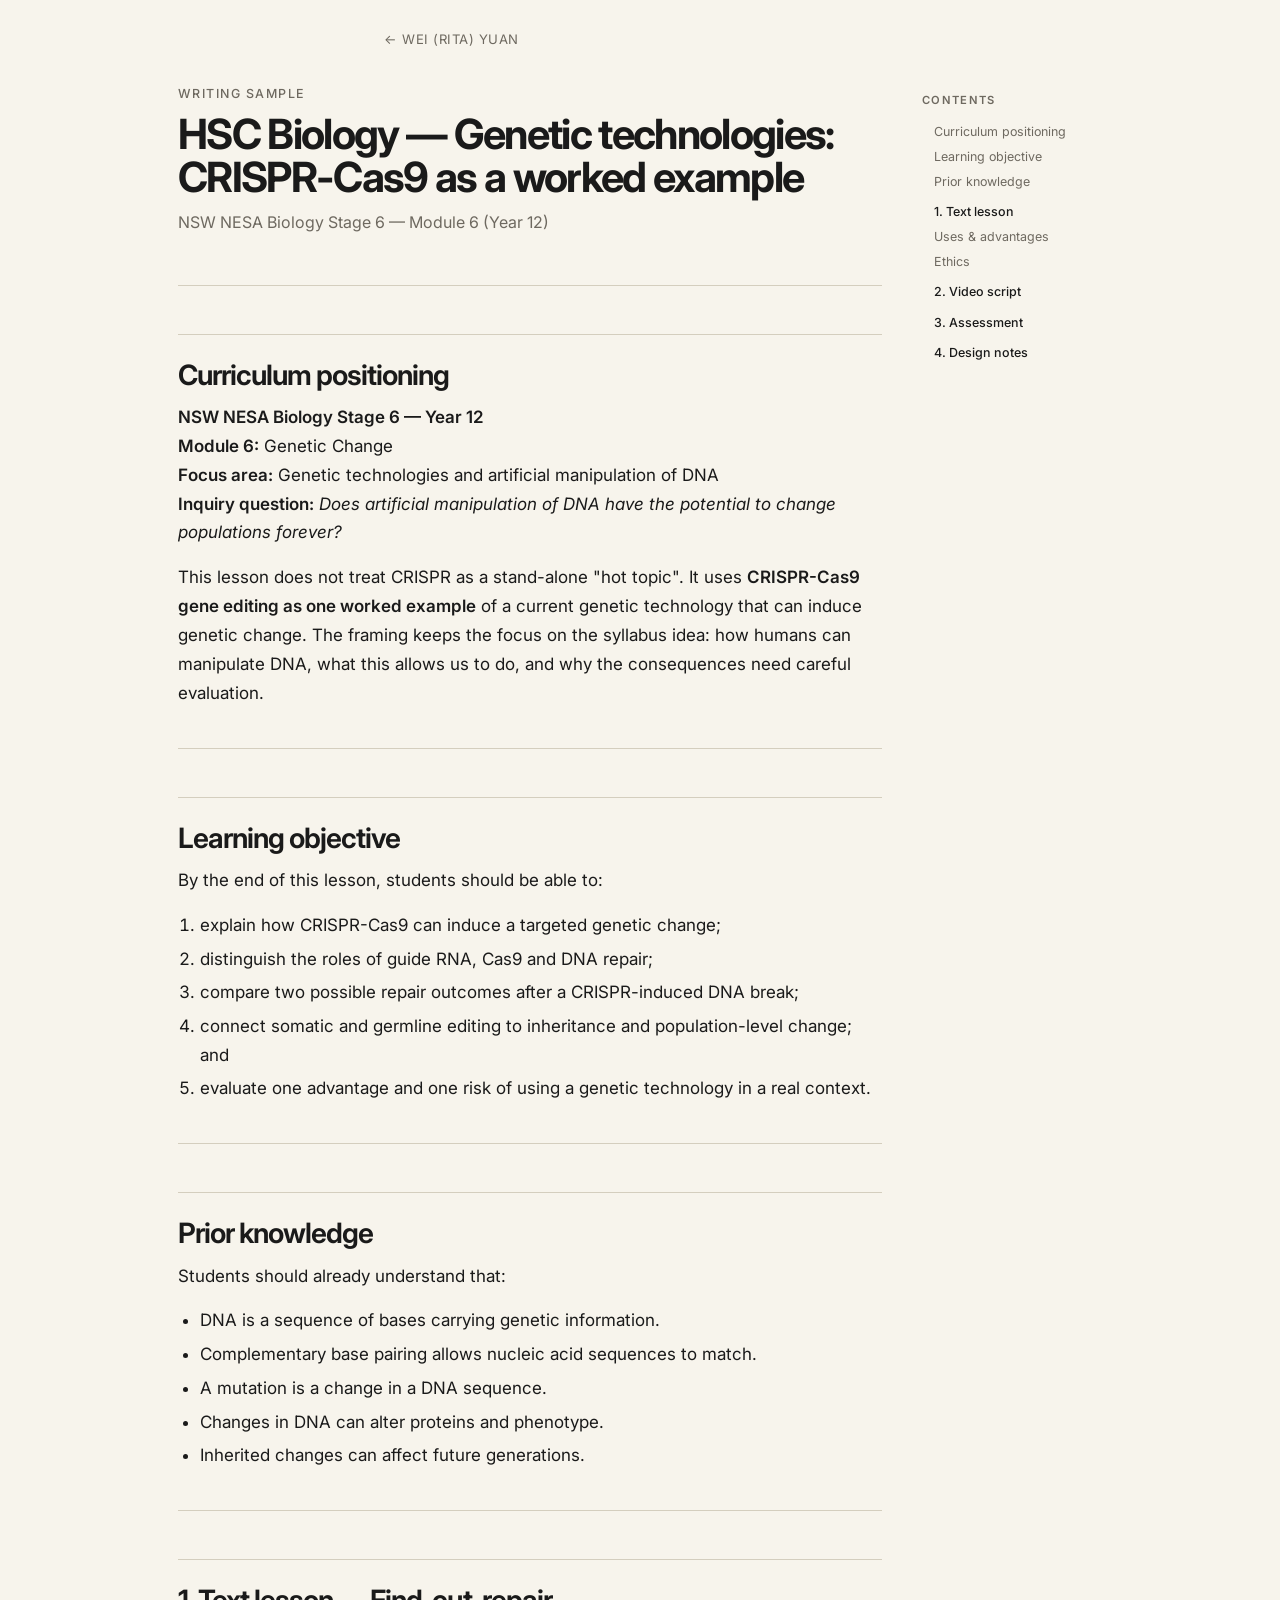
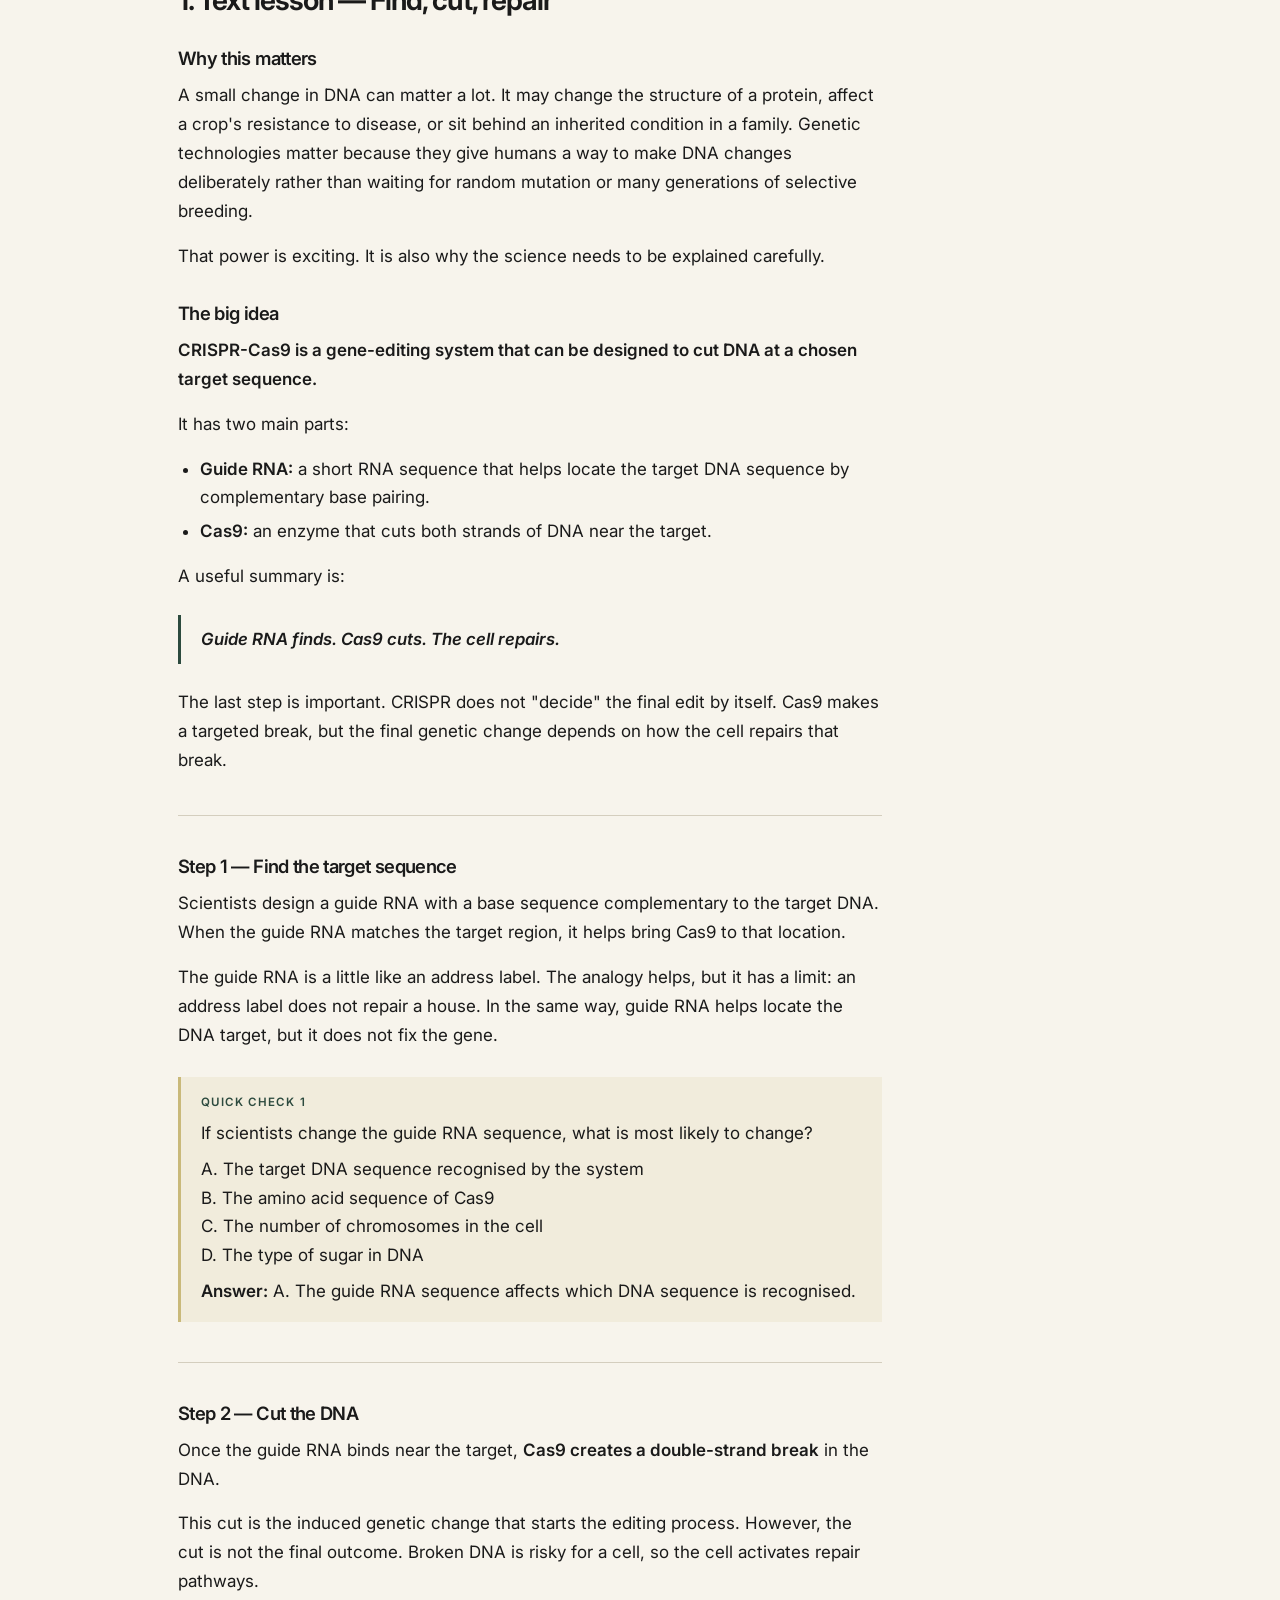
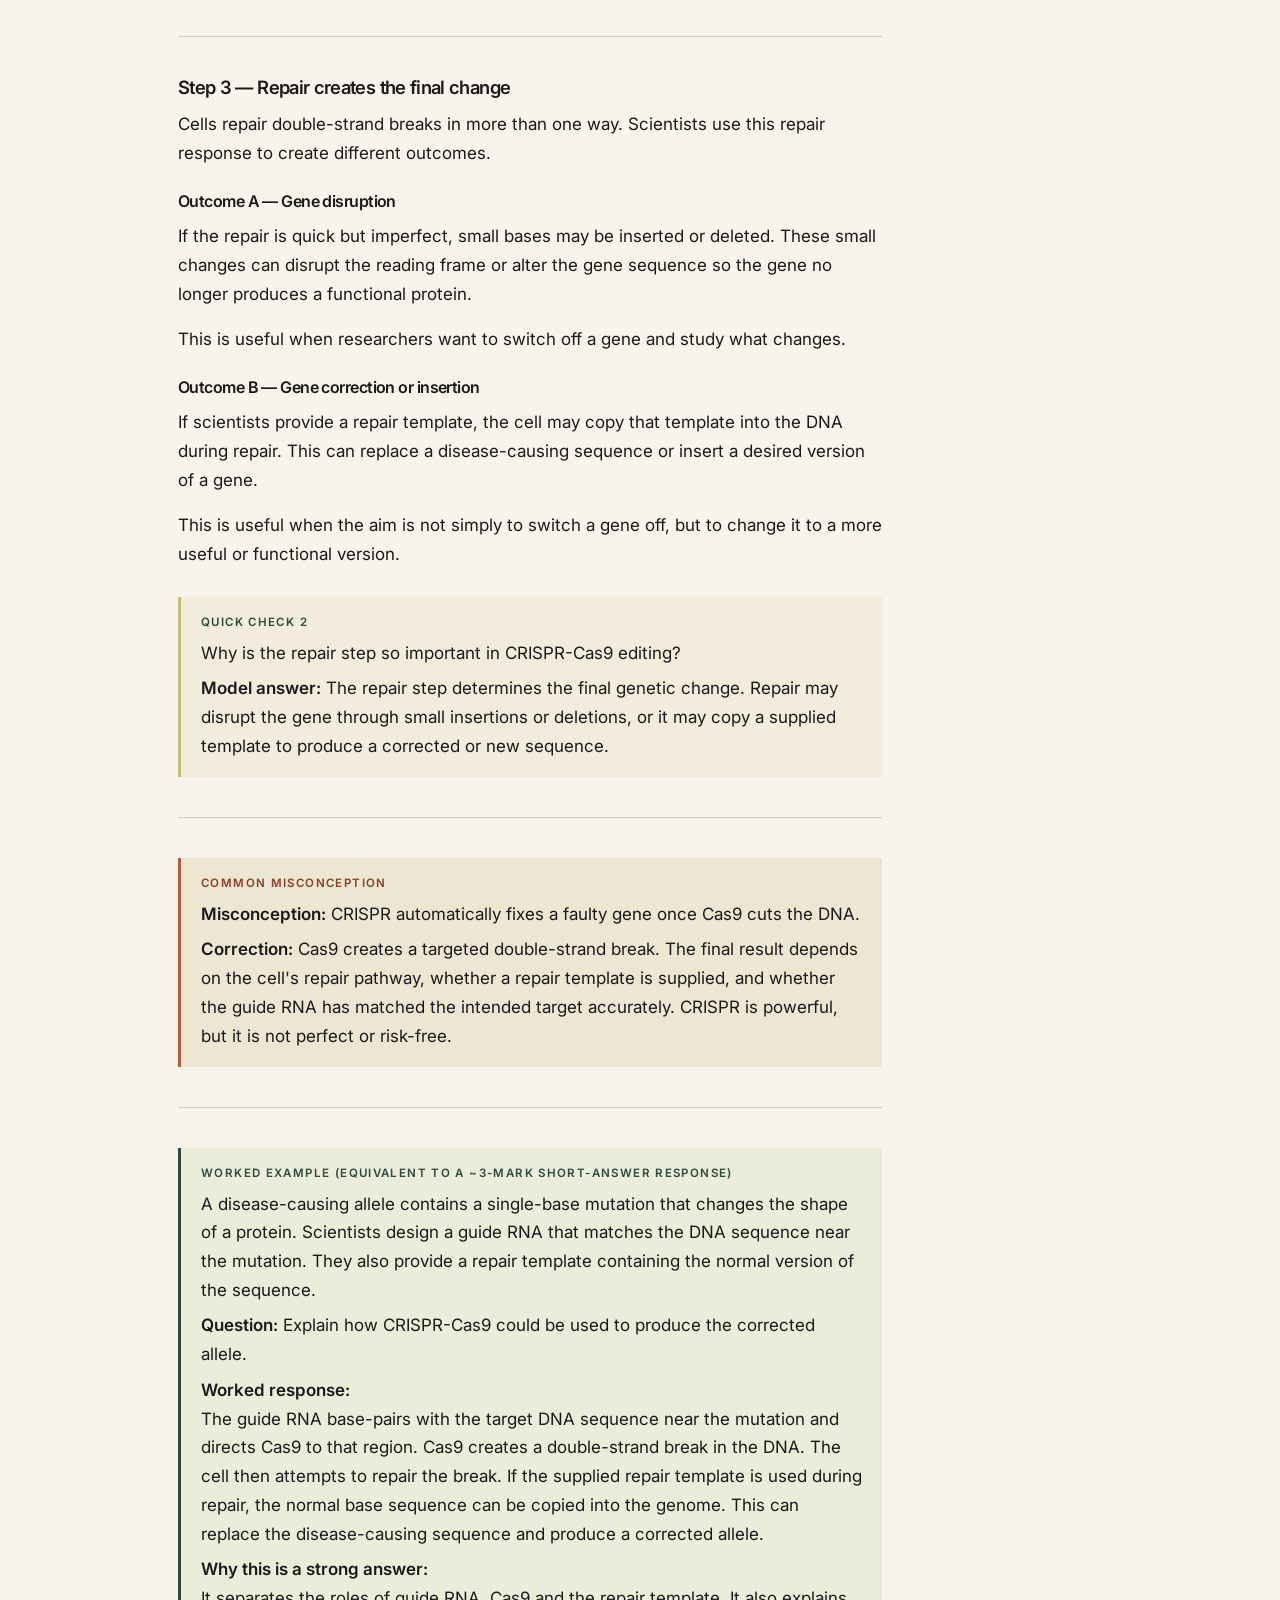
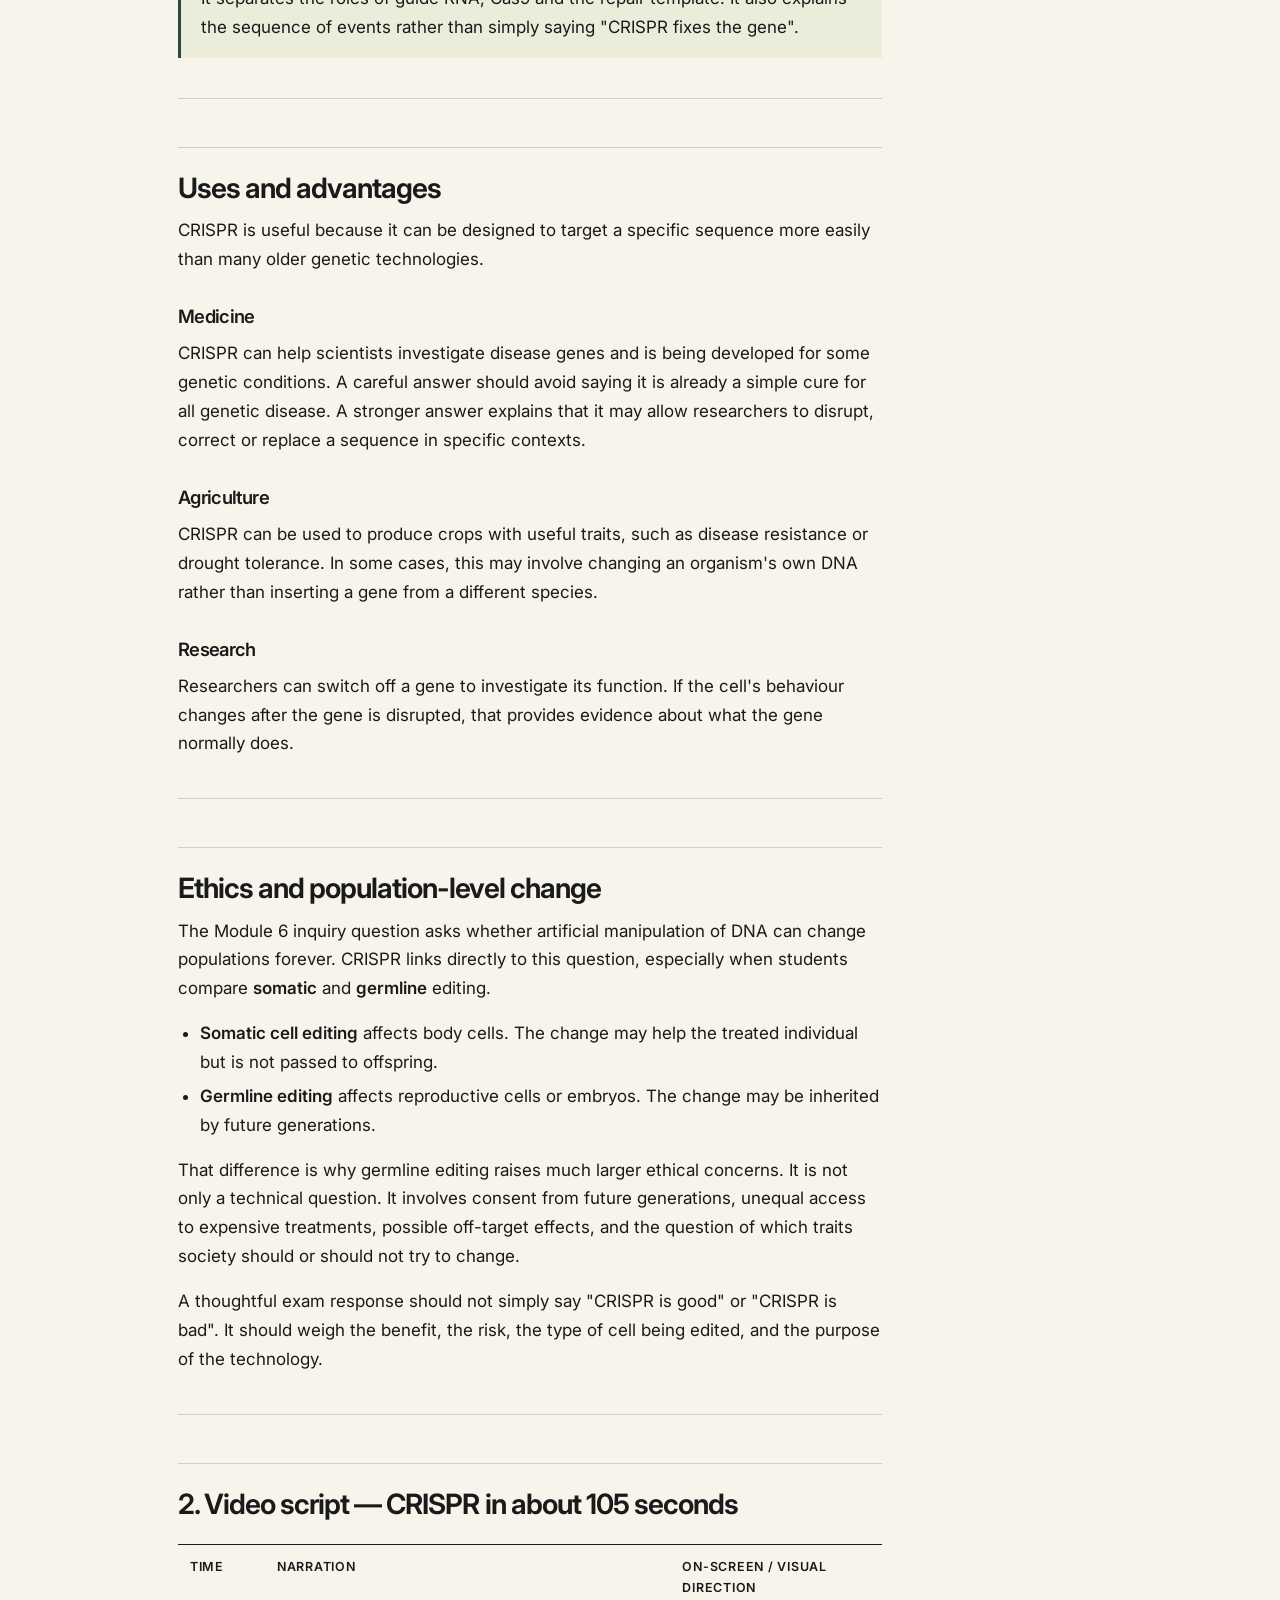
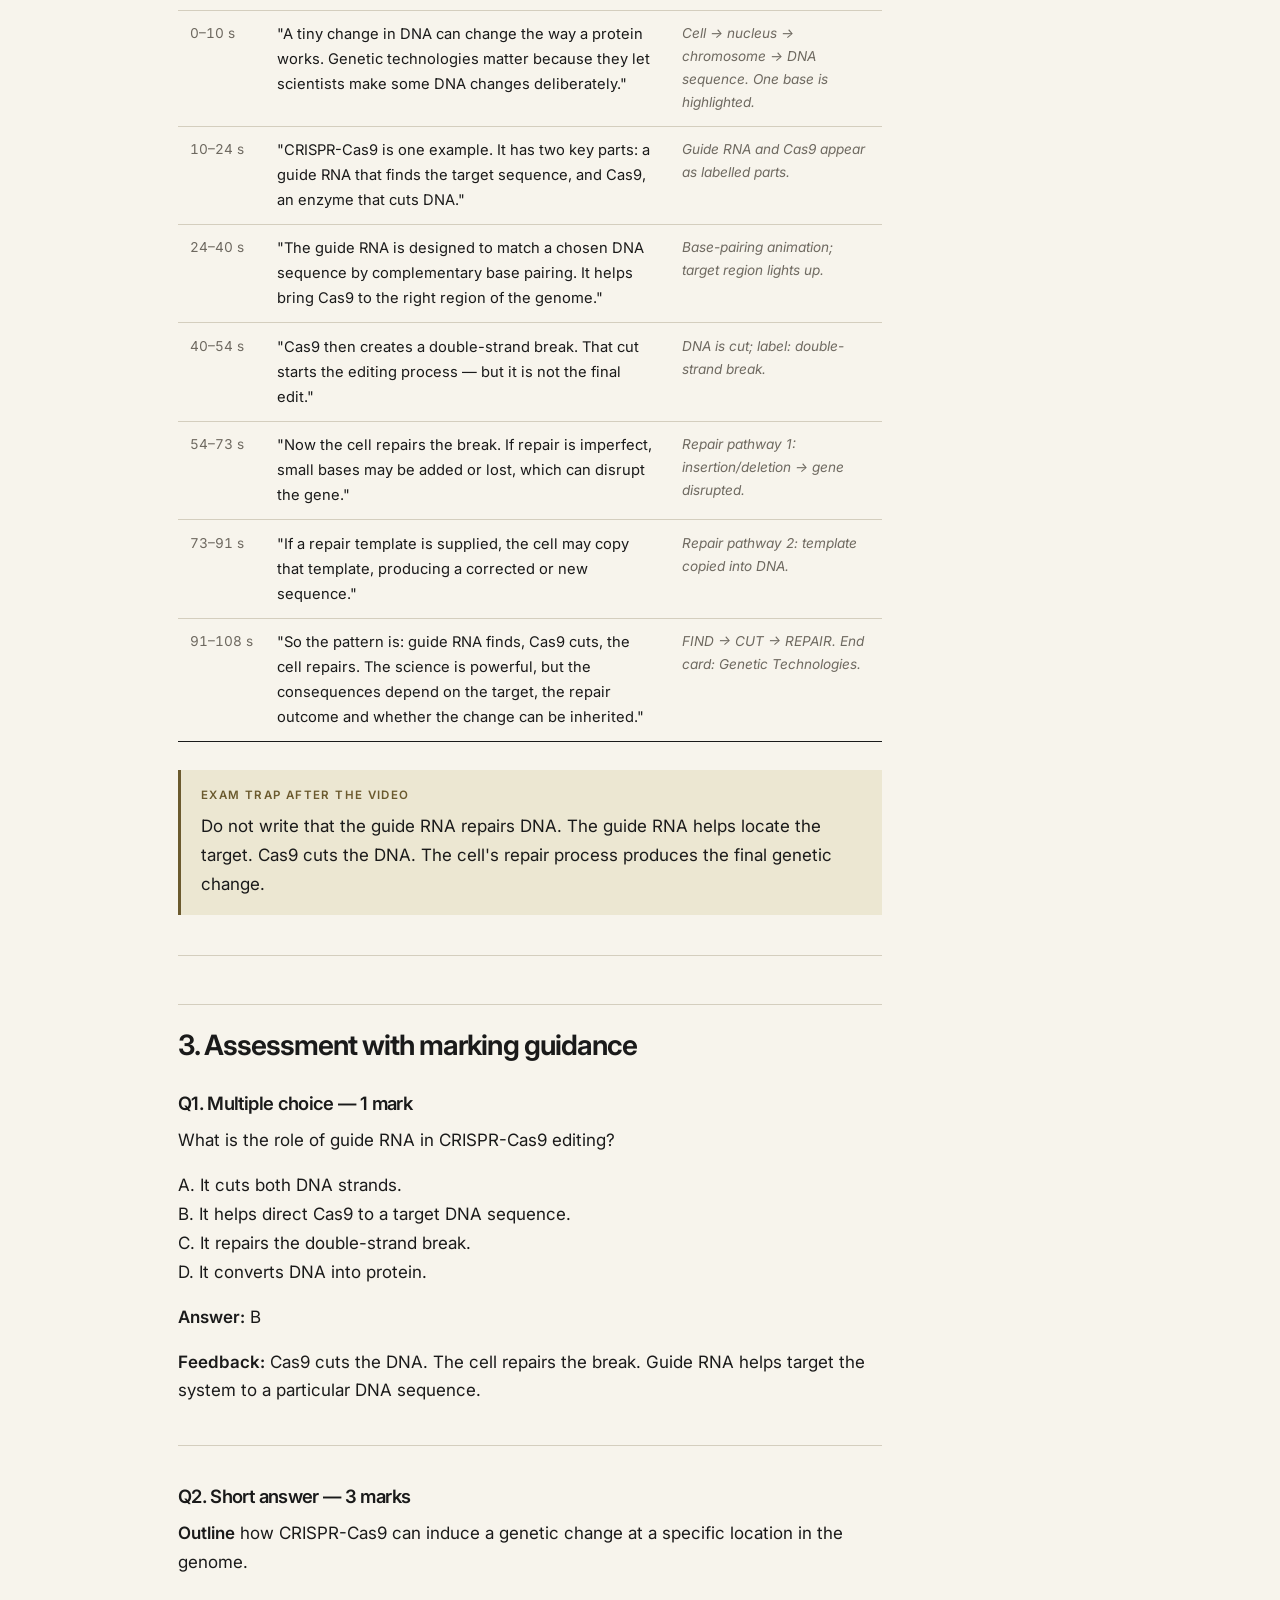
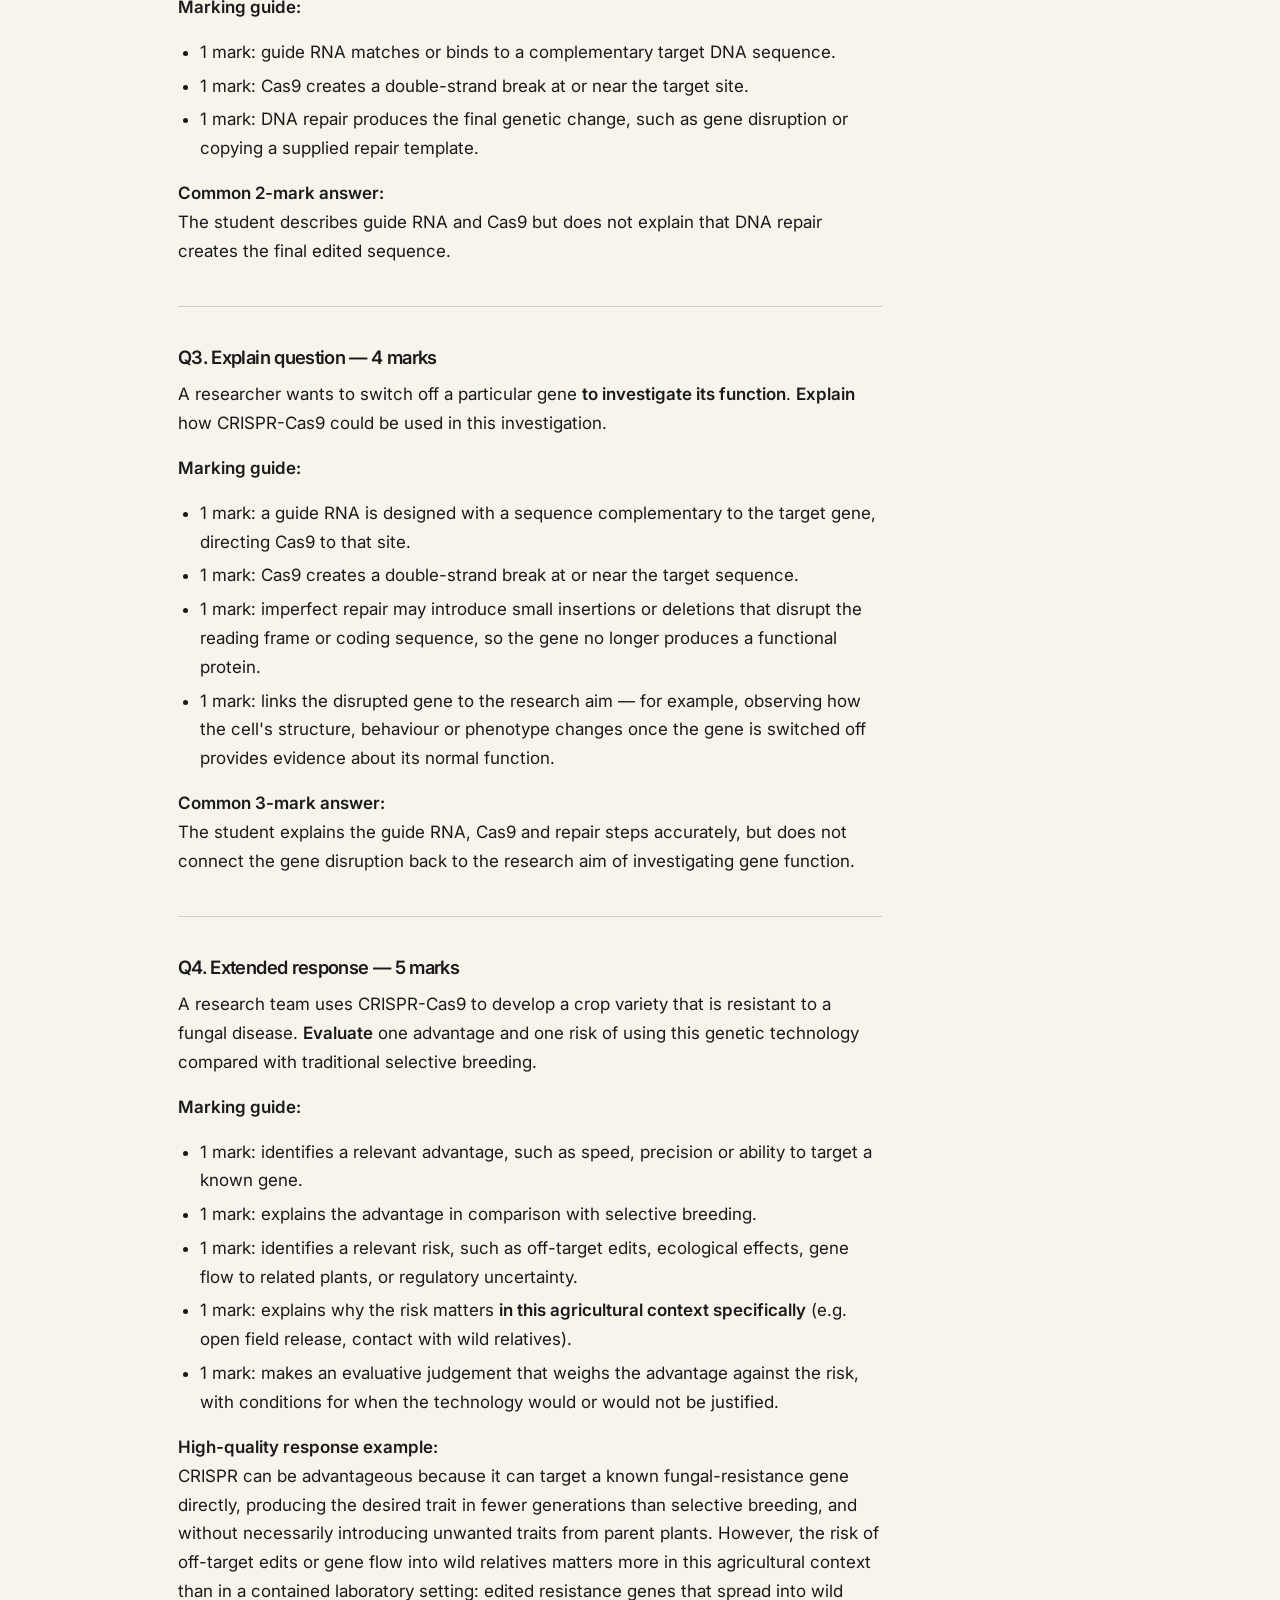
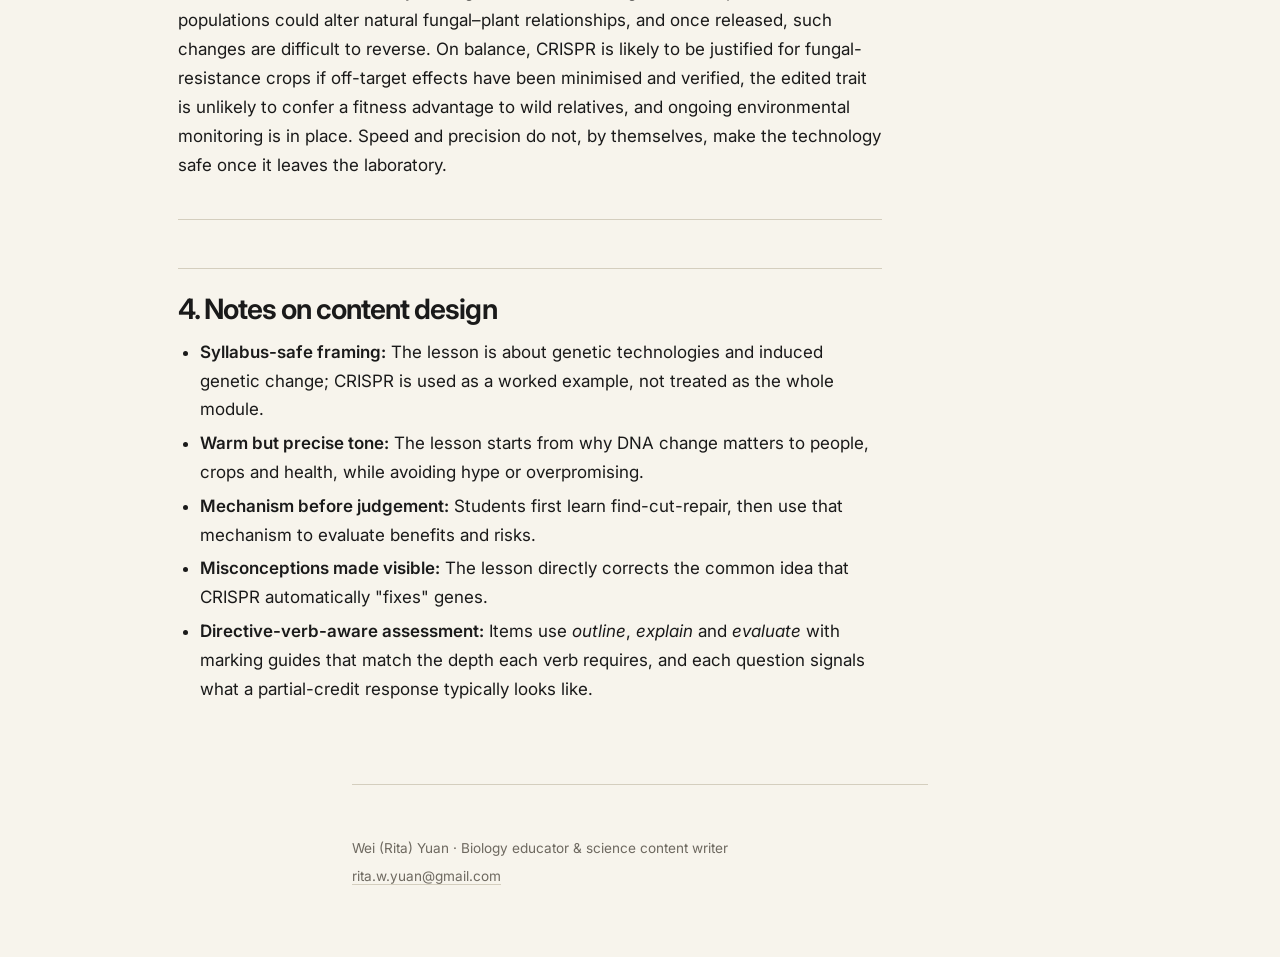
==== commit 43d0033e: "Add table of contents and section IDs to hsc.html" ====
--- a/hsc.html
+++ b/hsc.html
@@ -14,21 +14,38 @@
 <nav class="container nav">
   <a href="index.html" class="back">← Wei (Rita) Yuan</a>
 </nav>
-<main class="container">
+<div class="sample-layout">
+<main>
   <header class="sample-header">
     <p class="eyebrow">Writing sample</p>
     <h1>HSC Biology — Genetic technologies: CRISPR-Cas9 as a worked example</h1>
     <p class="subtitle">NSW NESA Biology Stage 6 — Module 6 (Year 12)</p>
   </header>
+
+  <details class="toc-mobile">
+    <summary>Contents</summary>
+    <ul>
+      <li><a href="#curriculum">Curriculum positioning</a></li>
+      <li><a href="#objectives">Learning objective</a></li>
+      <li><a href="#prior">Prior knowledge</a></li>
+      <li><a href="#lesson">1. Text lesson</a></li>
+      <li><a href="#uses">Uses and advantages</a></li>
+      <li><a href="#ethics">Ethics and population-level change</a></li>
+      <li><a href="#video">2. Video script</a></li>
+      <li><a href="#assessment">3. Assessment</a></li>
+      <li><a href="#design">4. Content design notes</a></li>
+    </ul>
+  </details>
+
   <article class="prose">
-<h2>Curriculum positioning</h2>
+<h2 id="curriculum">Curriculum positioning</h2>
 <p><strong>NSW NESA Biology Stage 6 — Year 12</strong><br/>
 <strong>Module 6:</strong> Genetic Change<br/>
 <strong>Focus area:</strong> Genetic technologies and artificial manipulation of DNA<br/>
 <strong>Inquiry question:</strong> <em>Does artificial manipulation of DNA have the potential to change populations forever?</em></p>
 <p>This lesson does not treat CRISPR as a stand-alone "hot topic". It uses <strong>CRISPR-Cas9 gene editing as one worked example</strong> of a current genetic technology that can induce genetic change. The framing keeps the focus on the syllabus idea: how humans can manipulate DNA, what this allows us to do, and why the consequences need careful evaluation.</p>
 <hr/>
-<h2>Learning objective</h2>
+<h2 id="objectives">Learning objective</h2>
 <p>By the end of this lesson, students should be able to:</p>
 <ol>
 <li>explain how CRISPR-Cas9 can induce a targeted genetic change;</li>
@@ -38,7 +55,7 @@
 <li>evaluate one advantage and one risk of using a genetic technology in a real context.</li>
 </ol>
 <hr/>
-<h2>Prior knowledge</h2>
+<h2 id="prior">Prior knowledge</h2>
 <p>Students should already understand that:</p>
 <ul>
 <li>DNA is a sequence of bases carrying genetic information.</li>
@@ -48,7 +65,7 @@
 <li>Inherited changes can affect future generations.</li>
 </ul>
 <hr/>
-<h2>1. Text lesson — Find, cut, repair</h2>
+<h2 id="lesson">1. Text lesson — Find, cut, repair</h2>
 <h3>Why this matters</h3>
 <p>A small change in DNA can matter a lot. It may change the structure of a protein, affect a crop's resistance to disease, or sit behind an inherited condition in a family. Genetic technologies matter because they give humans a way to make DNA changes deliberately rather than waiting for random mutation or many generations of selective breeding.</p>
 <p>That power is exciting. It is also why the science needs to be explained carefully.</p>
@@ -104,7 +121,7 @@
 
 
 <hr/>
-<h2>Uses and advantages</h2>
+<h2 id="uses">Uses and advantages</h2>
 <p>CRISPR is useful because it can be designed to target a specific sequence more easily than many older genetic technologies.</p>
 <h3>Medicine</h3>
 <p>CRISPR can help scientists investigate disease genes and is being developed for some genetic conditions. A careful answer should avoid saying it is already a simple cure for all genetic disease. A stronger answer explains that it may allow researchers to disrupt, correct or replace a sequence in specific contexts.</p>
@@ -113,7 +130,7 @@
 <h3>Research</h3>
 <p>Researchers can switch off a gene to investigate its function. If the cell's behaviour changes after the gene is disrupted, that provides evidence about what the gene normally does.</p>
 <hr/>
-<h2>Ethics and population-level change</h2>
+<h2 id="ethics">Ethics and population-level change</h2>
 <p>The Module 6 inquiry question asks whether artificial manipulation of DNA can change populations forever. CRISPR links directly to this question, especially when students compare <strong>somatic</strong> and <strong>germline</strong> editing.</p>
 <ul>
 <li><strong>Somatic cell editing</strong> affects body cells. The change may help the treated individual but is not passed to offspring.</li>
@@ -122,7 +139,7 @@
 <p>That difference is why germline editing raises much larger ethical concerns. It is not only a technical question. It involves consent from future generations, unequal access to expensive treatments, possible off-target effects, and the question of which traits society should or should not try to change.</p>
 <p>A thoughtful exam response should not simply say "CRISPR is good" or "CRISPR is bad". It should weigh the benefit, the risk, the type of cell being edited, and the purpose of the technology.</p>
 <hr/>
-<h2>2. Video script — CRISPR in about 105 seconds</h2>
+<h2 id="video">2. Video script — CRISPR in about 105 seconds</h2>
 <table class="script-table">
 <thead>
 <tr>
@@ -172,7 +189,7 @@
 
 <div class="callout exam-trap"><span class="label">Exam trap after the video</span><p>Do not write that the guide RNA repairs DNA. The guide RNA helps locate the target. Cas9 cuts the DNA. The cell's repair process produces the final genetic change.</p></div>
 <hr/>
-<h2>3. Assessment with marking guidance</h2>
+<h2 id="assessment">3. Assessment with marking guidance</h2>
 <h3>Q1. Multiple choice — 1 mark</h3>
 <p>What is the role of guide RNA in CRISPR-Cas9 editing?</p>
 <p>A. It cuts both DNA strands.<br/>
@@ -218,7 +235,7 @@
 <p><strong>High-quality response example:</strong><br/>
 CRISPR can be advantageous because it can target a known fungal-resistance gene directly, producing the desired trait in fewer generations than selective breeding, and without necessarily introducing unwanted traits from parent plants. However, the risk of off-target edits or gene flow into wild relatives matters more in this agricultural context than in a contained laboratory setting: edited resistance genes that spread into wild populations could alter natural fungal–plant relationships, and once released, such changes are difficult to reverse. On balance, CRISPR is likely to be justified for fungal-resistance crops if off-target effects have been minimised and verified, the edited trait is unlikely to confer a fitness advantage to wild relatives, and ongoing environmental monitoring is in place. Speed and precision do not, by themselves, make the technology safe once it leaves the laboratory.</p>
 <hr/>
-<h2>4. Notes on content design</h2>
+<h2 id="design">4. Notes on content design</h2>
 <ul>
 <li><strong>Syllabus-safe framing:</strong> The lesson is about genetic technologies and induced genetic change; CRISPR is used as a worked example, not treated as the whole module.</li>
 <li><strong>Warm but precise tone:</strong> The lesson starts from why DNA change matters to people, crops and health, while avoiding hype or overpromising.</li>
@@ -228,6 +245,23 @@
 </ul>
   </article>
 </main>
+<aside class="toc">
+  <nav>
+    <p class="toc-label">Contents</p>
+    <ul>
+      <li><a href="#curriculum">Curriculum positioning</a></li>
+      <li><a href="#objectives">Learning objective</a></li>
+      <li><a href="#prior">Prior knowledge</a></li>
+      <li><a href="#lesson" class="toc-major">1. Text lesson</a></li>
+      <li><a href="#uses">Uses &amp; advantages</a></li>
+      <li><a href="#ethics">Ethics</a></li>
+      <li><a href="#video" class="toc-major">2. Video script</a></li>
+      <li><a href="#assessment" class="toc-major">3. Assessment</a></li>
+      <li><a href="#design" class="toc-major">4. Design notes</a></li>
+    </ul>
+  </nav>
+</aside>
+</div>
 <footer class="container footer">
   <p>Wei (Rita) Yuan · Biology educator &amp; science content writer</p>
   <p><a href="mailto:rita.w.yuan@gmail.com">rita.w.yuan@gmail.com</a></p>
--- a/styles.css
+++ b/styles.css
@@ -341,13 +341,119 @@
 .footer a { color: var(--ink-muted); text-decoration: none; border-bottom: 1px solid var(--rule); }
 .footer a:hover { color: var(--ink); border-bottom-color: var(--ink); }
 
+/* ---------- sample-page grid layout (sidebar TOC) ---------- */
+.sample-layout {
+  display: grid;
+  grid-template-columns: minmax(0, var(--measure)) 180px;
+  gap: 0 2.5rem;
+  max-width: calc(var(--measure) + 180px + 2.5rem + 3rem);
+  margin: 0 auto;
+  padding: 0 1.5rem;
+}
+.sample-layout > main { min-width: 0; }
+.sample-layout > .toc {
+  padding-top: 2.5rem;
+  align-self: start;
+  position: sticky;
+  top: 1.5rem;
+  max-height: calc(100vh - 3rem);
+  overflow-y: auto;
+}
+.toc-label {
+  font-family: var(--sans);
+  font-size: 0.7rem;
+  letter-spacing: 0.12em;
+  text-transform: uppercase;
+  color: var(--ink-muted);
+  font-weight: 600;
+  margin: 0 0 0.6rem;
+}
+.toc ul {
+  list-style: none;
+  margin: 0;
+  padding: 0;
+}
+.toc li {
+  margin: 0;
+  padding: 0;
+}
+.toc a {
+  display: block;
+  padding: 0.25rem 0;
+  font-size: 0.78rem;
+  line-height: 1.35;
+  color: var(--ink-muted);
+  text-decoration: none;
+  border-left: 2px solid transparent;
+  padding-left: 0.6rem;
+  transition: color 0.15s, border-color 0.15s;
+}
+.toc a:hover {
+  color: var(--ink);
+  border-left-color: var(--accent);
+}
+.toc a.toc-major {
+  font-weight: 500;
+  color: var(--ink);
+  margin-top: 0.35rem;
+}
+
+/* mobile TOC: collapsible at top */
+.toc-mobile {
+  display: none;
+  margin-bottom: 1.5rem;
+  border: 1px solid var(--rule);
+  border-radius: 4px;
+  padding: 0;
+}
+.toc-mobile summary {
+  font-family: var(--sans);
+  font-size: 0.82rem;
+  font-weight: 500;
+  letter-spacing: 0.04em;
+  text-transform: uppercase;
+  color: var(--ink-muted);
+  cursor: pointer;
+  padding: 0.75rem 1rem;
+  list-style: none;
+}
+.toc-mobile summary::-webkit-details-marker { display: none; }
+.toc-mobile summary::before { content: "▸ "; }
+.toc-mobile[open] summary::before { content: "▾ "; }
+.toc-mobile ul {
+  list-style: none;
+  margin: 0;
+  padding: 0 1rem 0.75rem;
+}
+.toc-mobile li { margin: 0; }
+.toc-mobile a {
+  display: block;
+  padding: 0.3rem 0;
+  font-size: 0.85rem;
+  color: var(--accent);
+  text-decoration: none;
+}
+.toc-mobile a:hover { color: var(--ink); }
+
+html { scroll-behavior: smooth; }
+
 /* ---------- responsive ---------- */
+@media (max-width: 900px) {
+  .sample-layout {
+    display: block;
+    max-width: var(--measure);
+    padding: 0 1.5rem;
+  }
+  .sample-layout > .toc { display: none; }
+  .toc-mobile { display: block; }
+}
 @media (max-width: 640px) {
   body { font-size: 16px; }
   .hero { padding: 3rem 0 2rem; }
   .prose table { font-size: 0.86rem; }
   .prose td:first-child { width: auto; }
   .container { padding: 0 1.25rem; }
+  .sample-layout { padding: 0 1.25rem; }
 }
 
 @media (prefers-reduced-motion: reduce) {
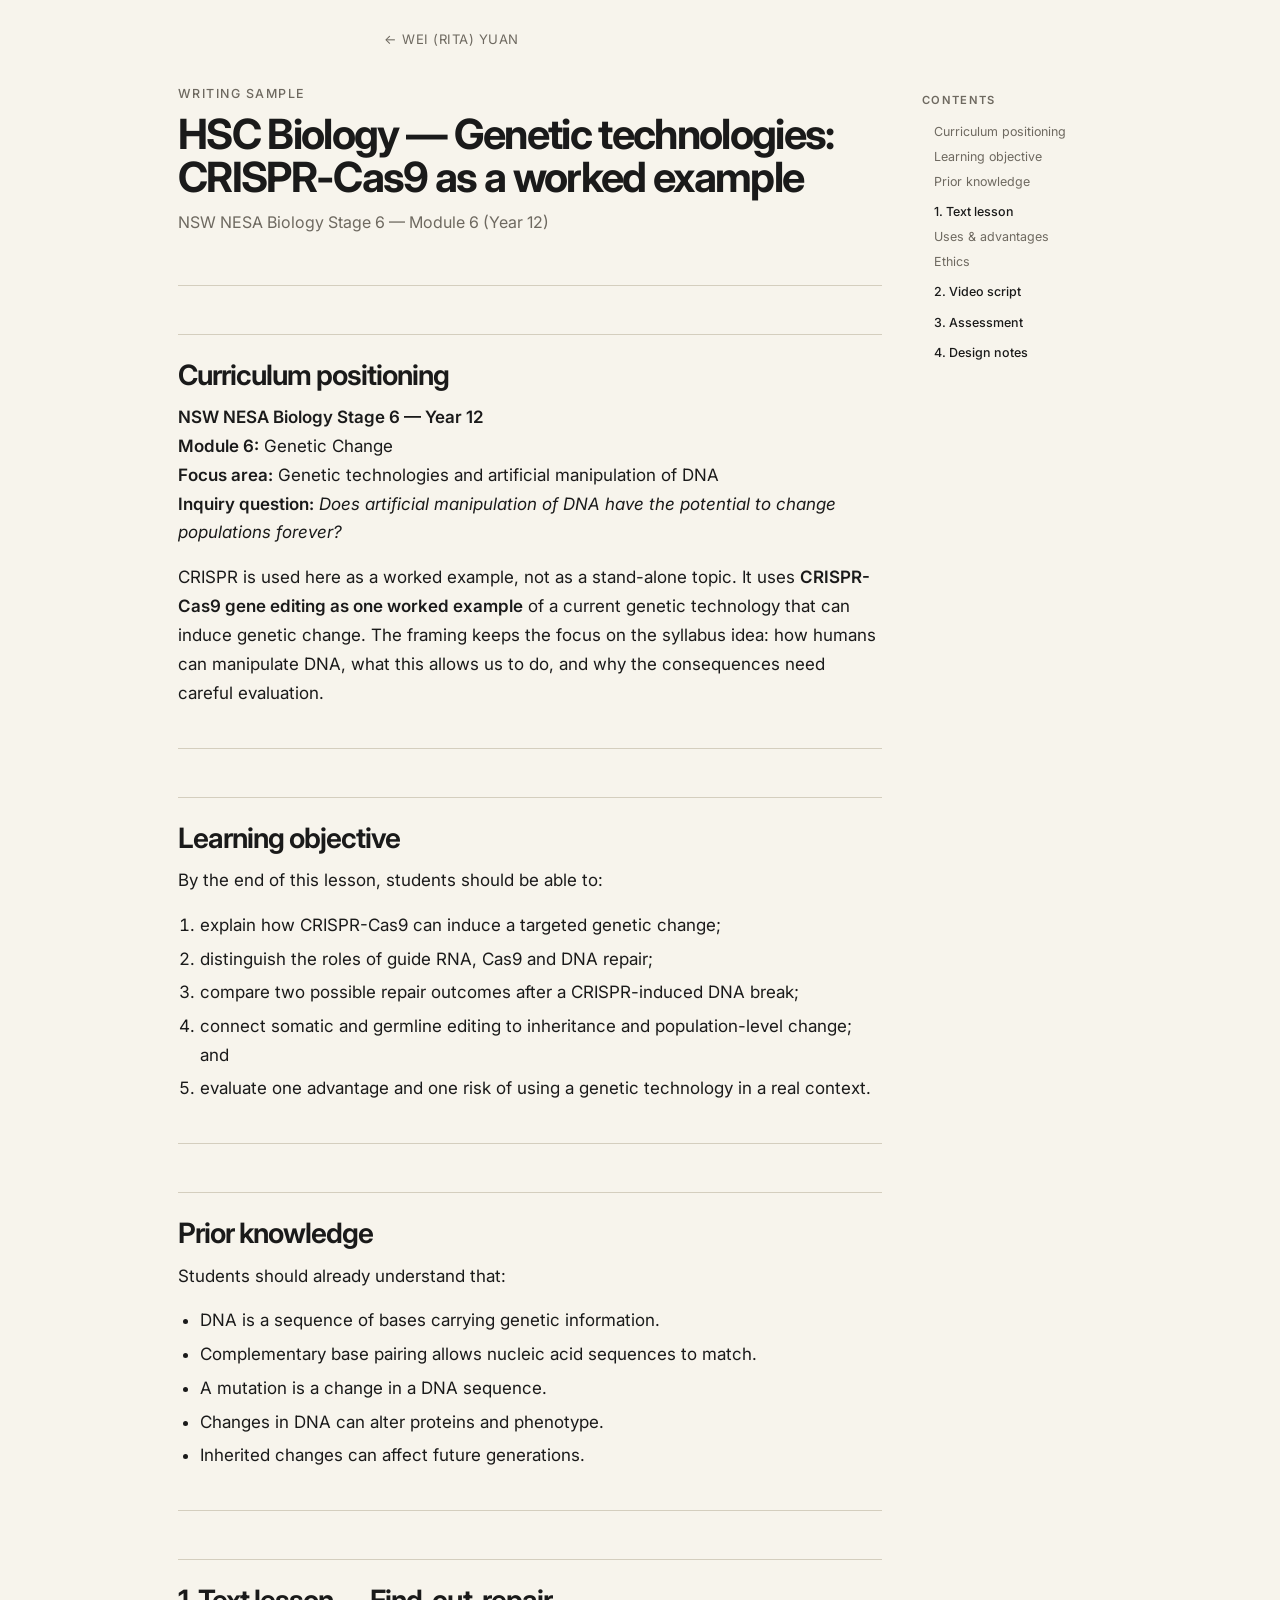
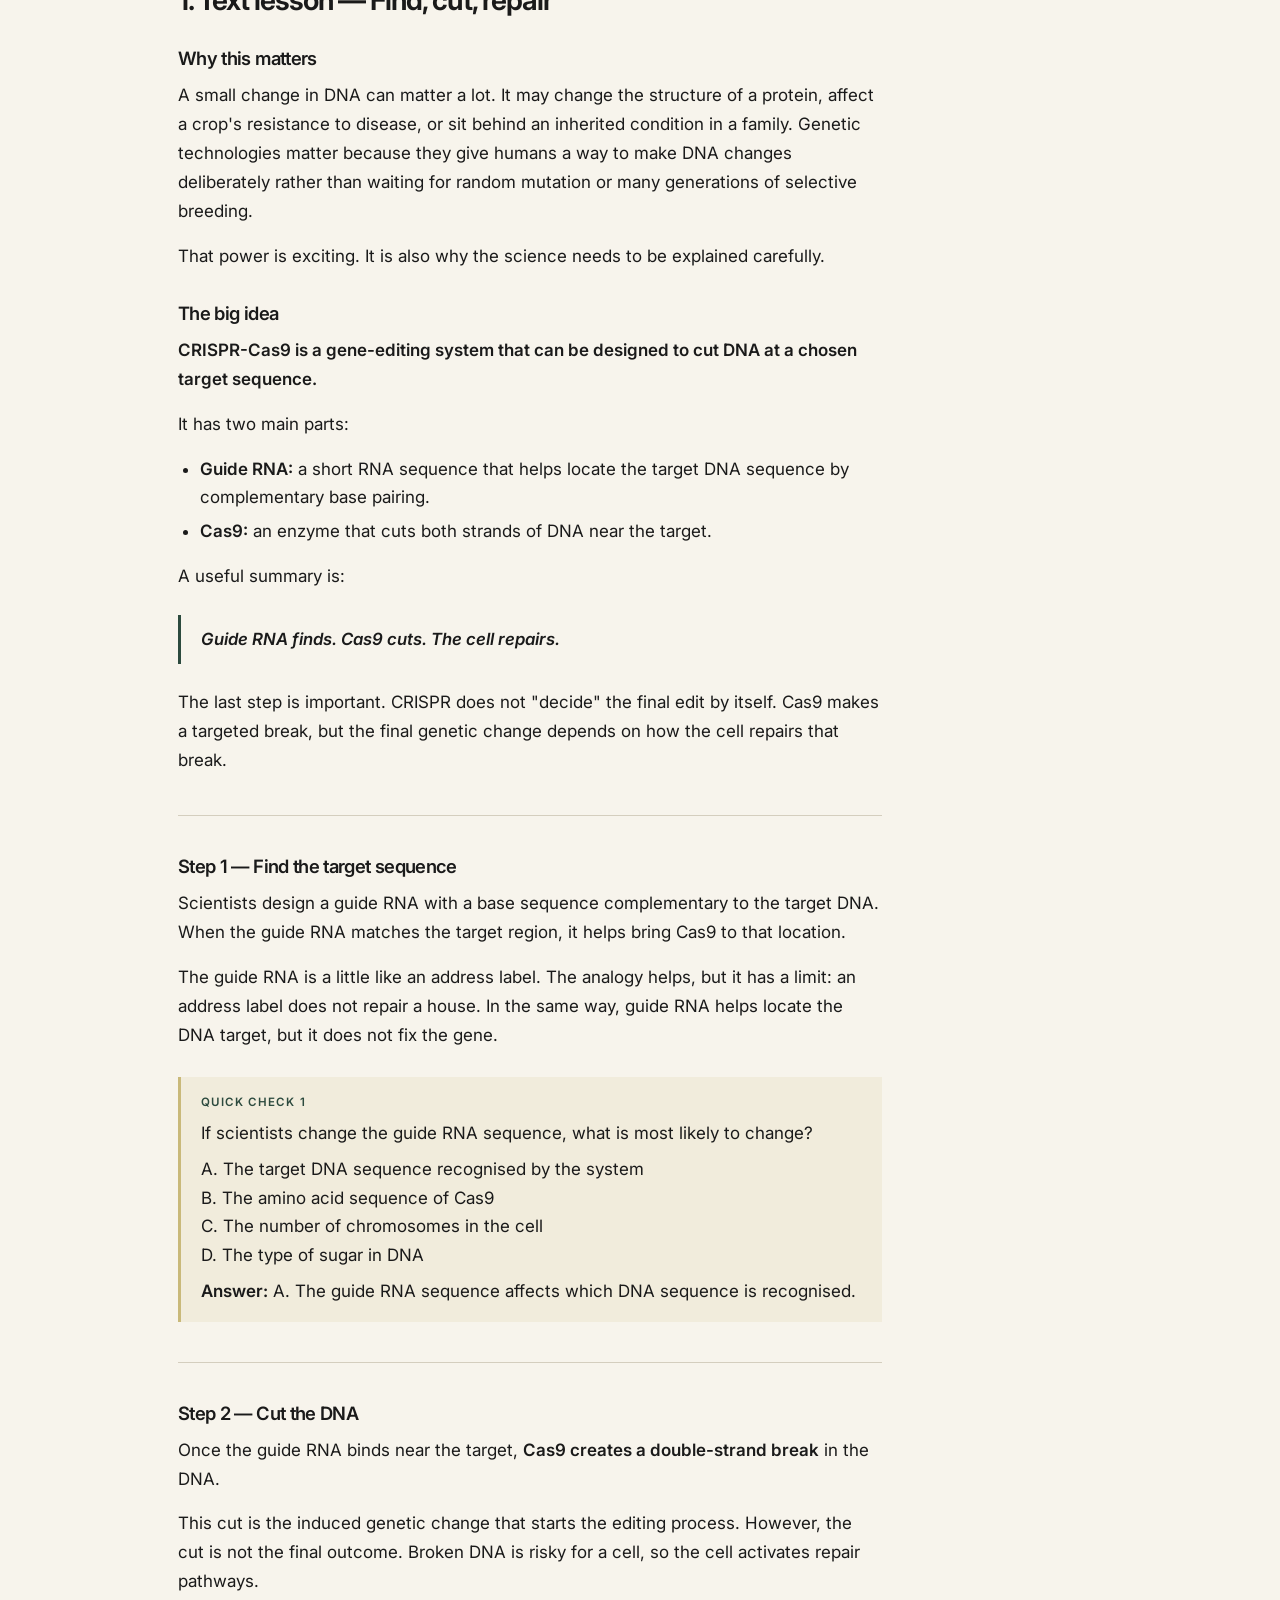
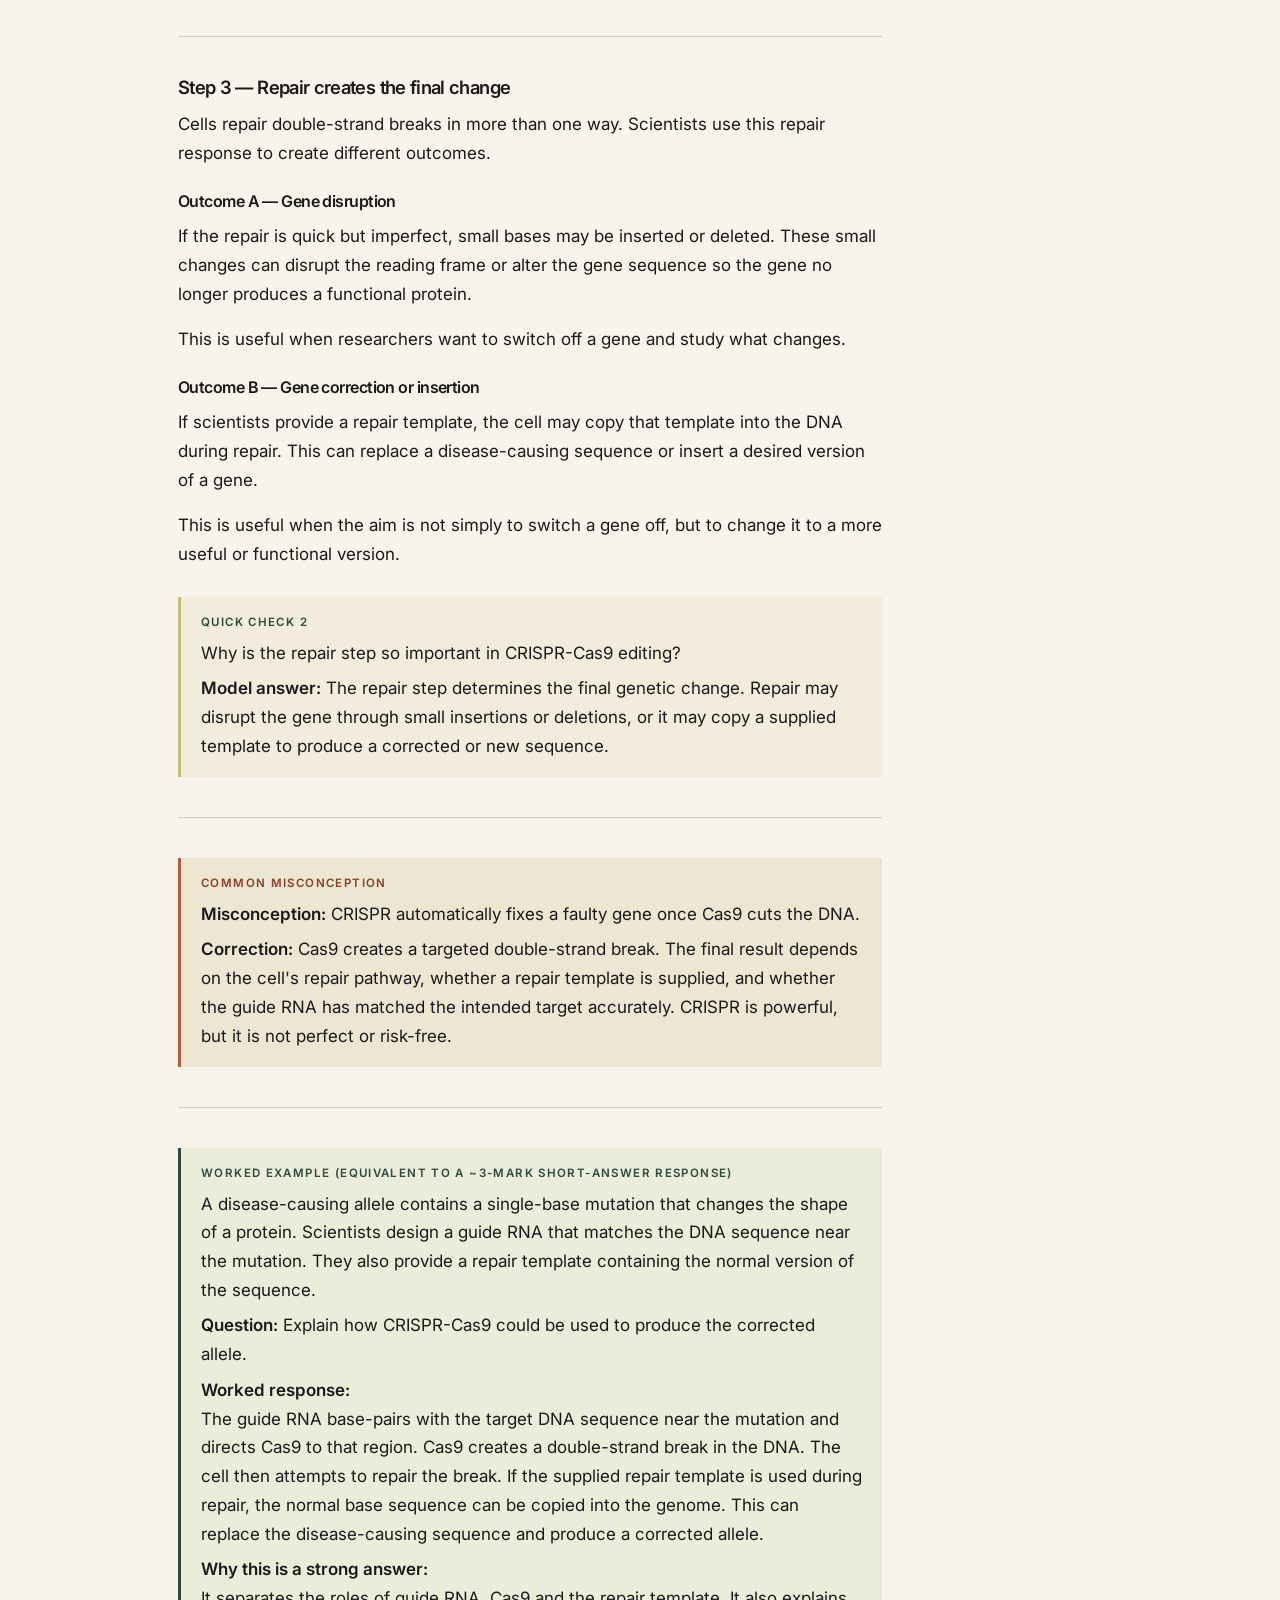
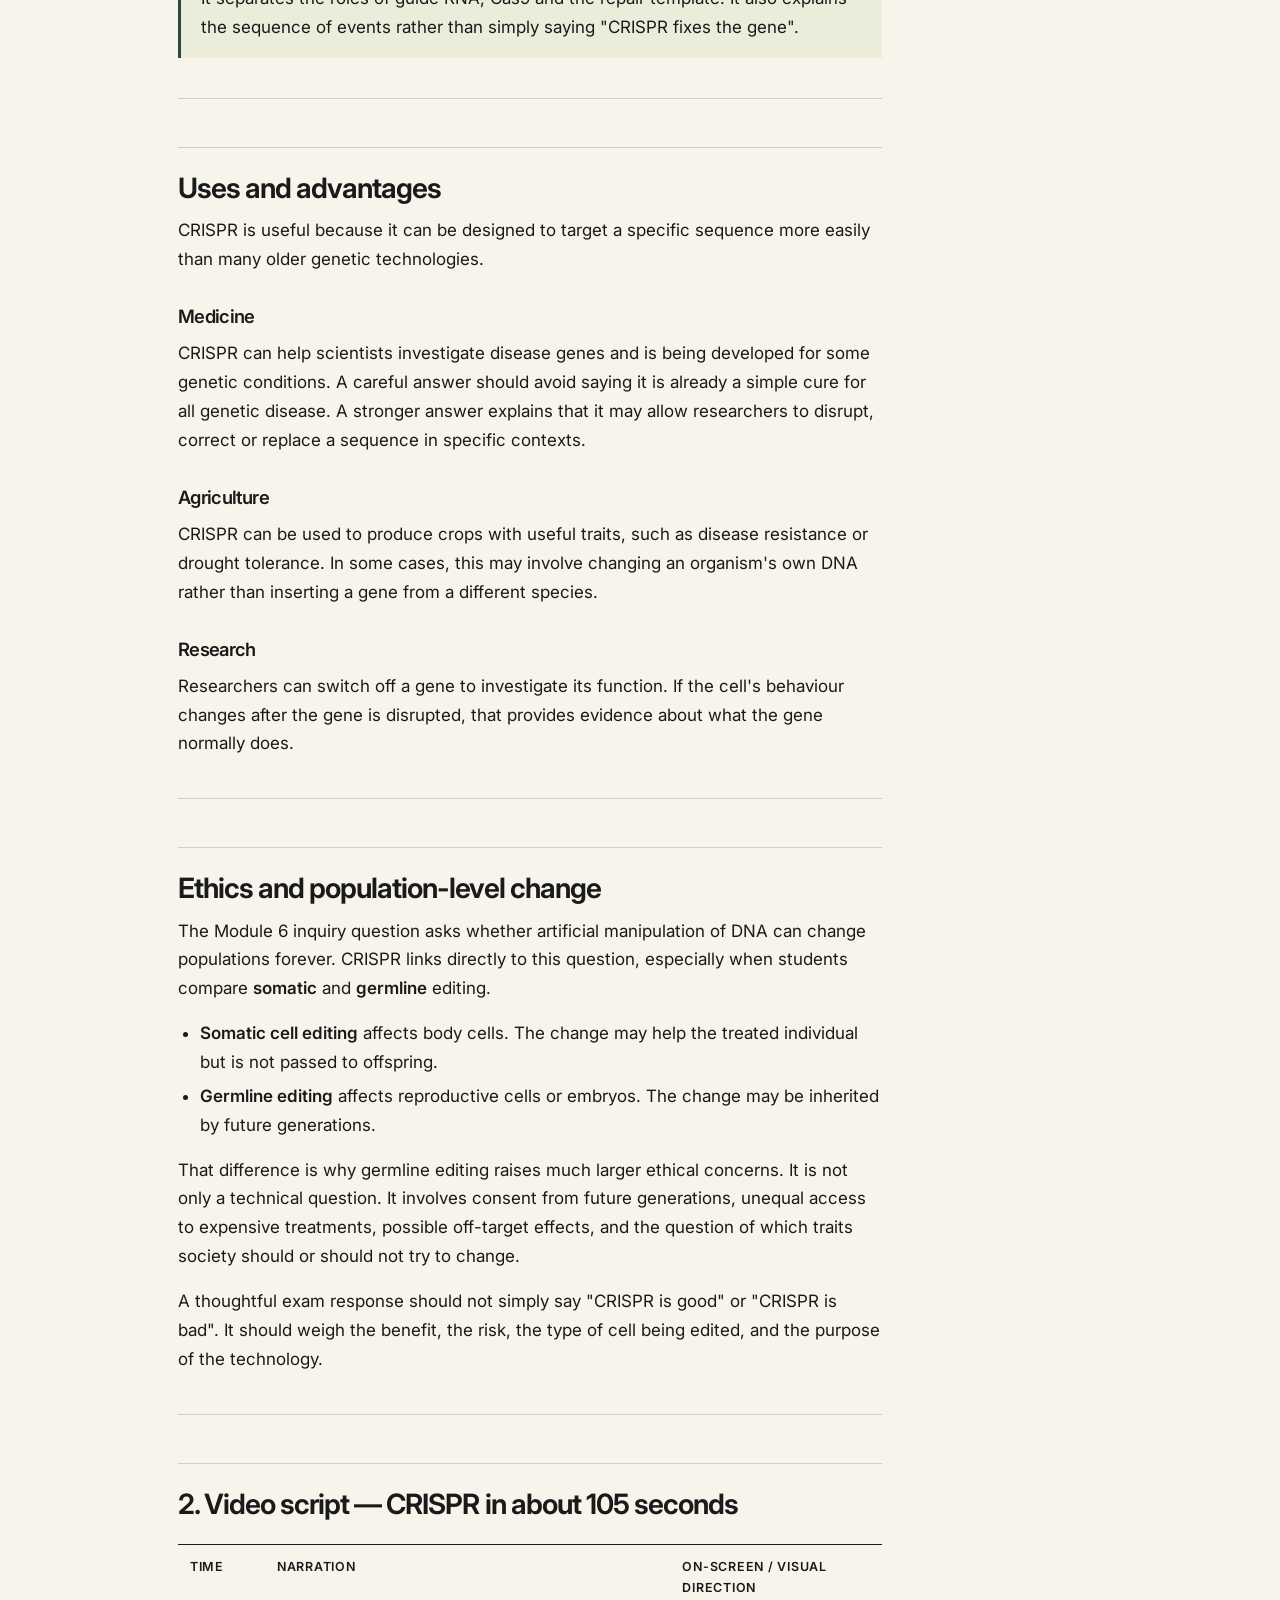
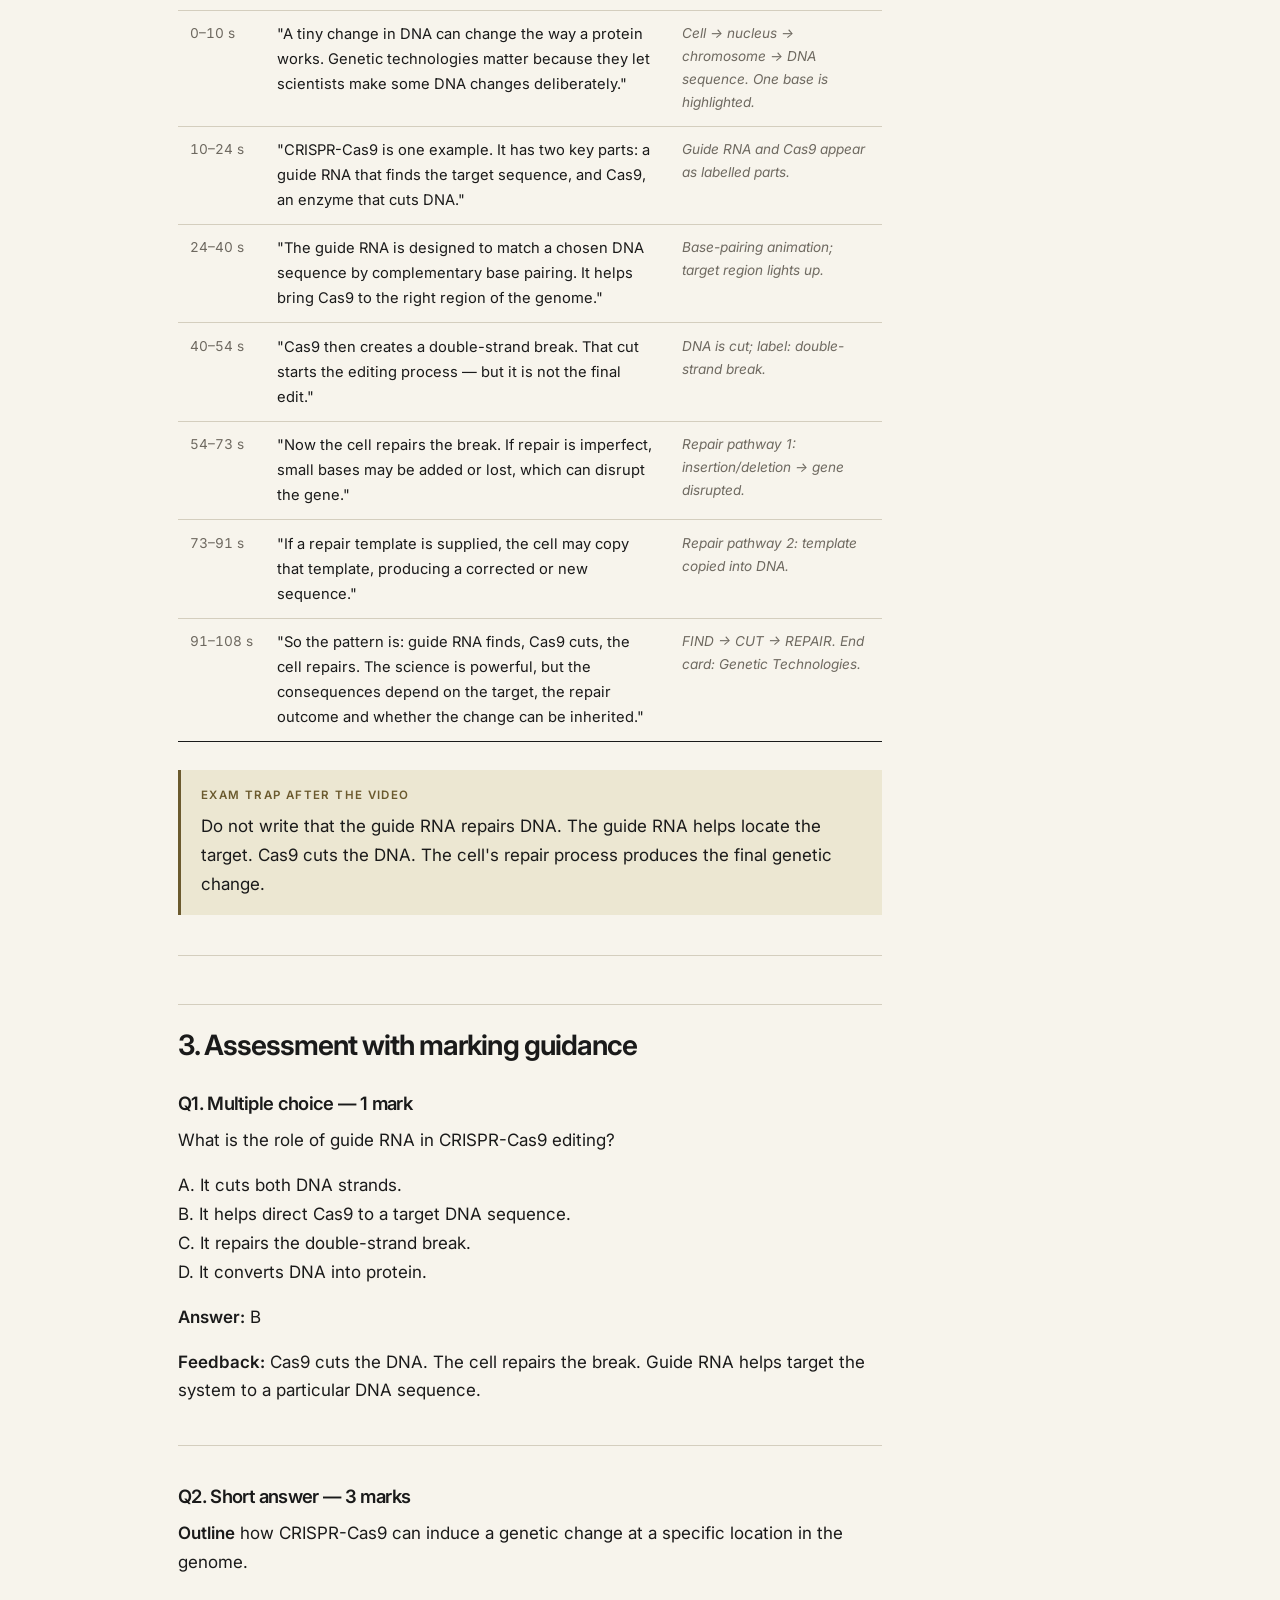
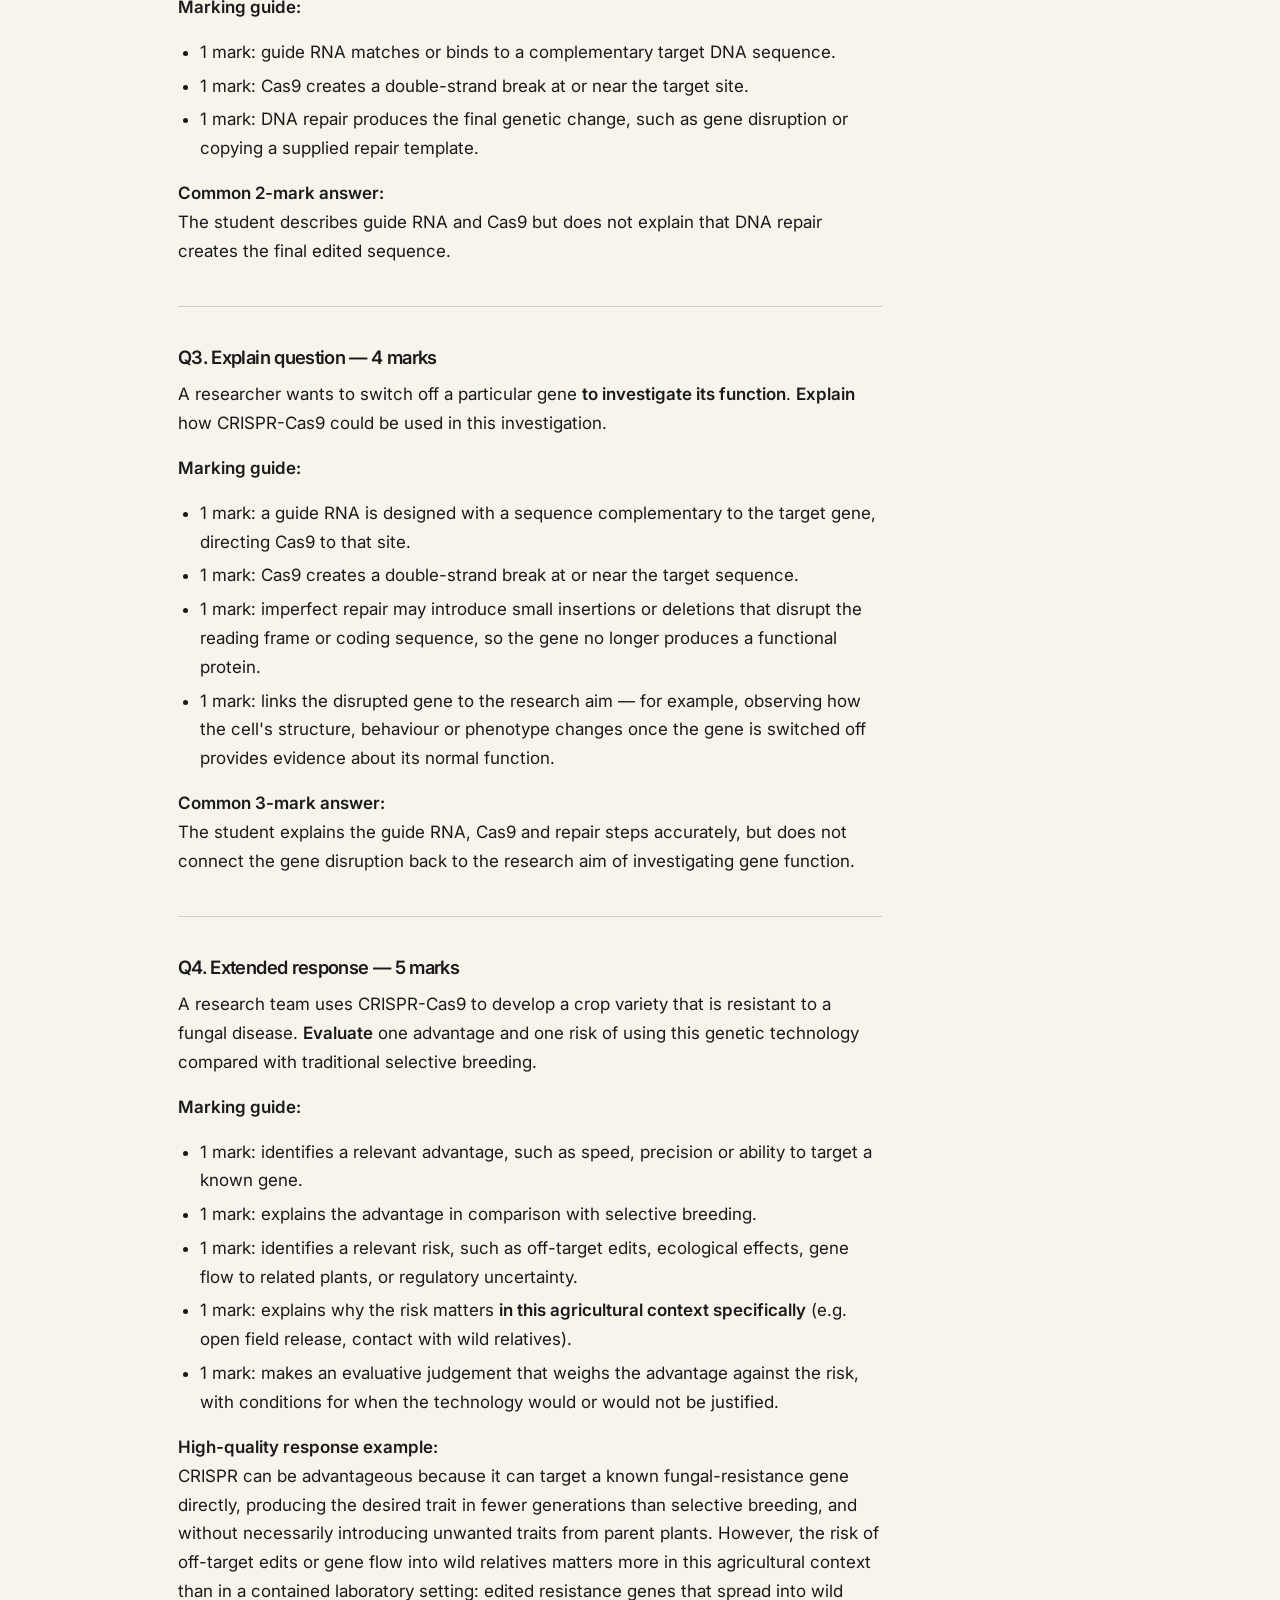
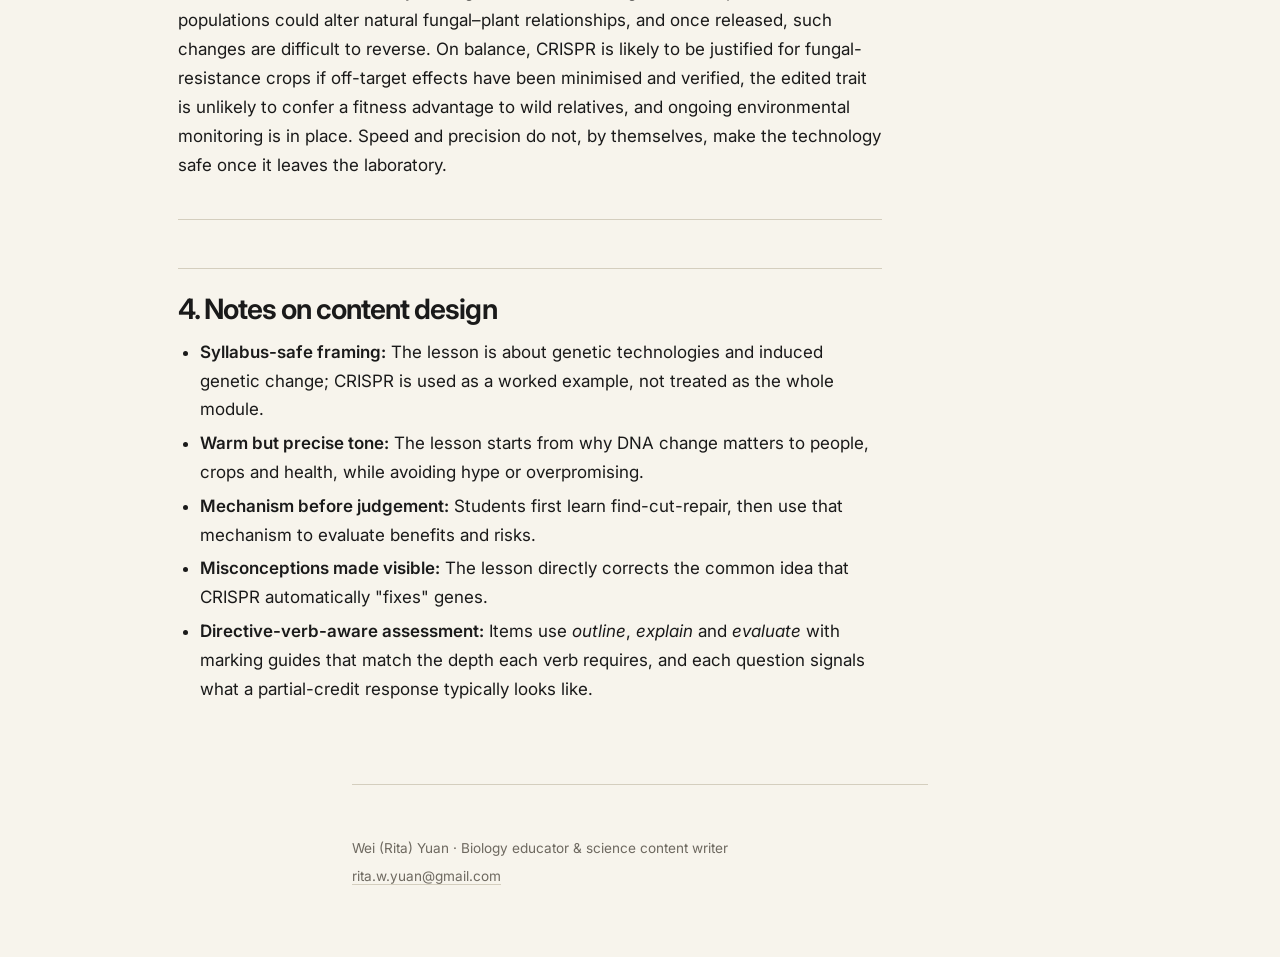
==== commit 85294a99: "HSC: shorten CRISPR intro sentence" ====
--- a/hsc.html
+++ b/hsc.html
@@ -43,7 +43,7 @@
 <strong>Module 6:</strong> Genetic Change<br/>
 <strong>Focus area:</strong> Genetic technologies and artificial manipulation of DNA<br/>
 <strong>Inquiry question:</strong> <em>Does artificial manipulation of DNA have the potential to change populations forever?</em></p>
-<p>This lesson does not treat CRISPR as a stand-alone "hot topic". It uses <strong>CRISPR-Cas9 gene editing as one worked example</strong> of a current genetic technology that can induce genetic change. The framing keeps the focus on the syllabus idea: how humans can manipulate DNA, what this allows us to do, and why the consequences need careful evaluation.</p>
+<p>CRISPR is used here as a worked example, not as a stand-alone topic. It uses <strong>CRISPR-Cas9 gene editing as one worked example</strong> of a current genetic technology that can induce genetic change. The framing keeps the focus on the syllabus idea: how humans can manipulate DNA, what this allows us to do, and why the consequences need careful evaluation.</p>
 <hr/>
 <h2 id="objectives">Learning objective</h2>
 <p>By the end of this lesson, students should be able to:</p>
